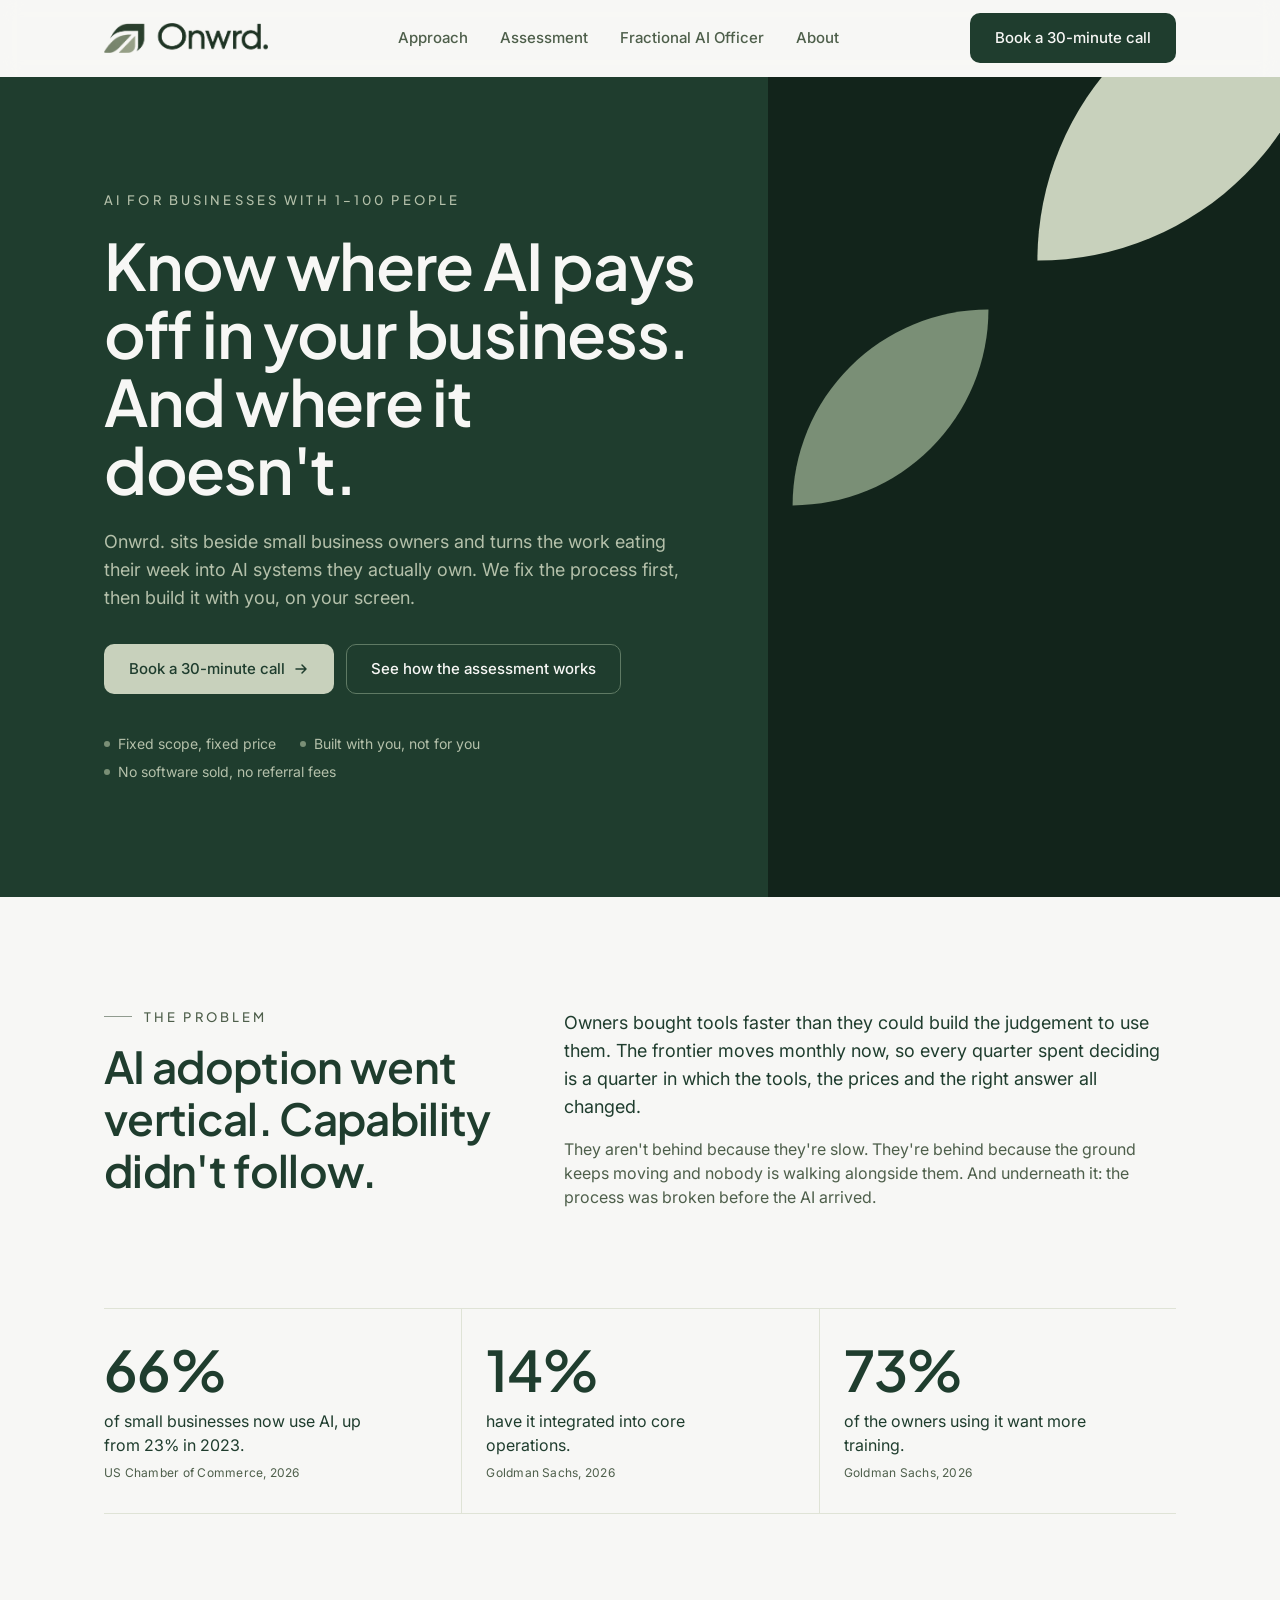
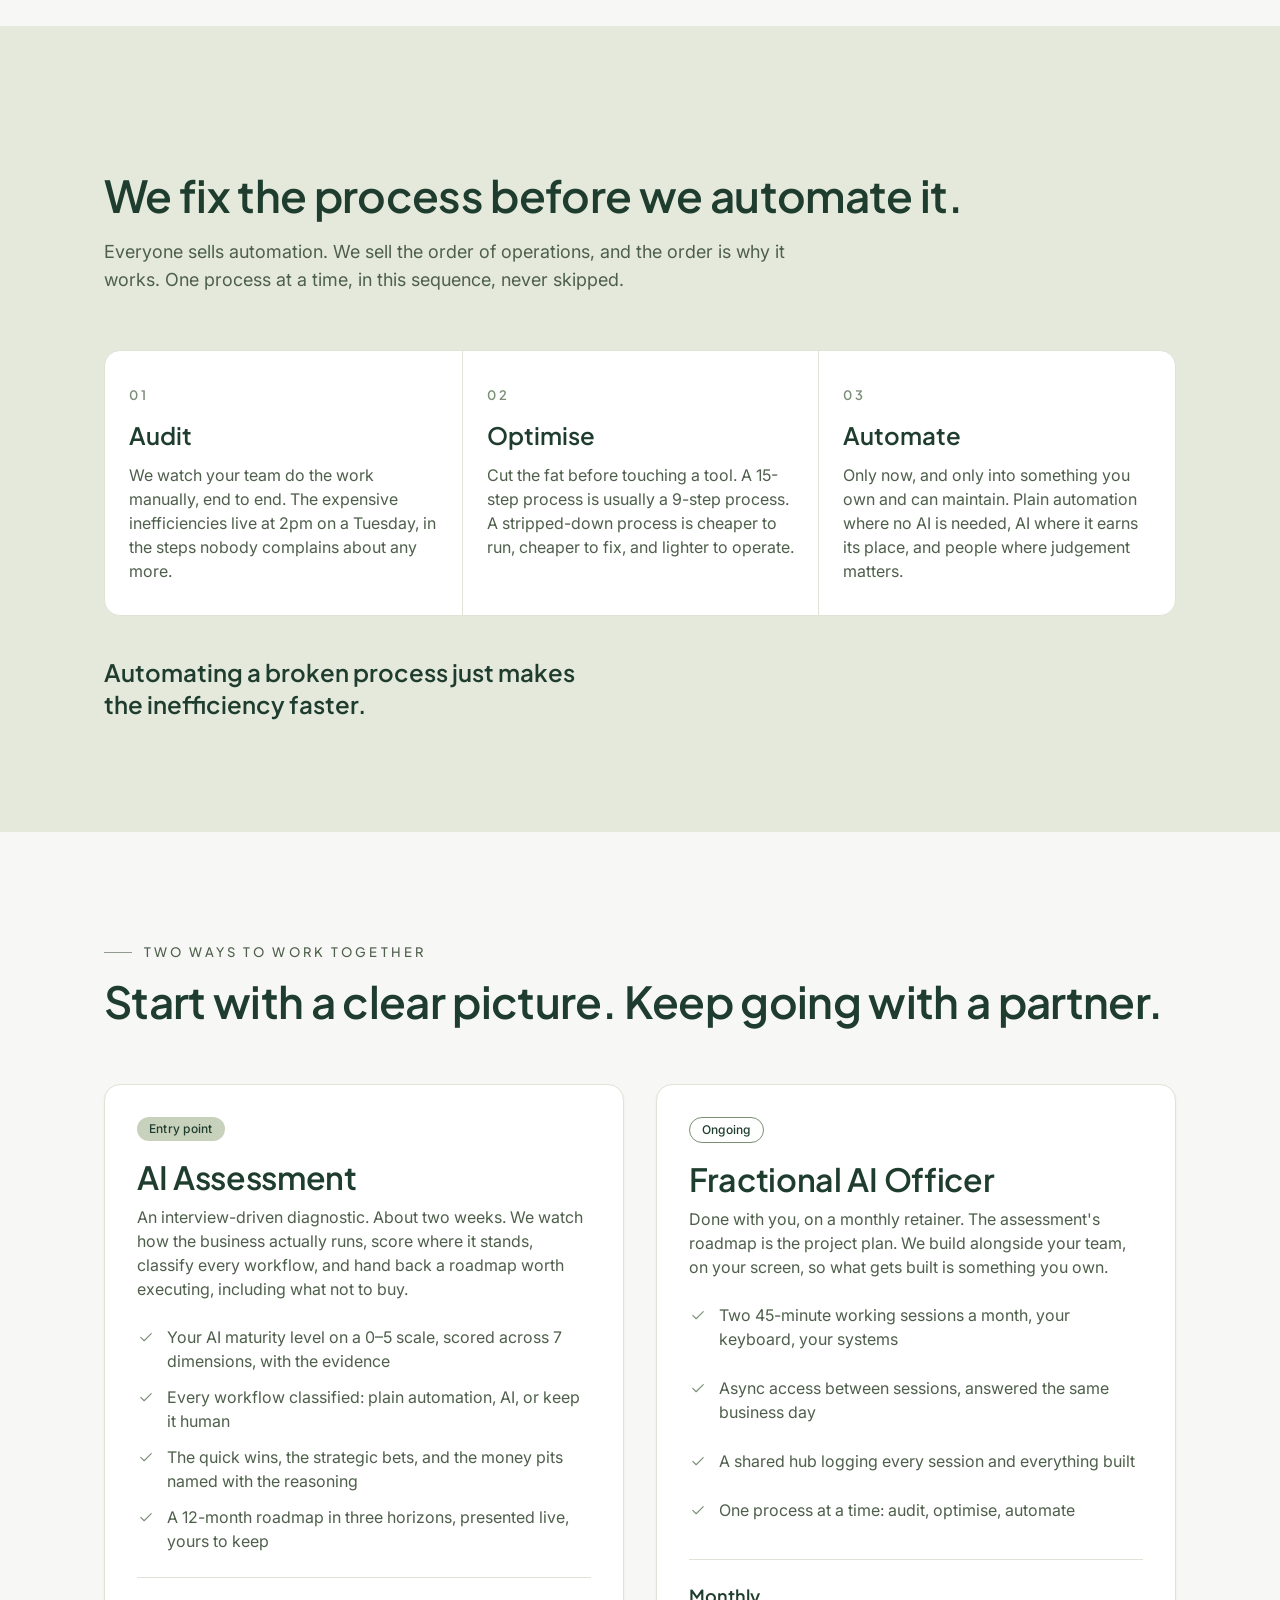
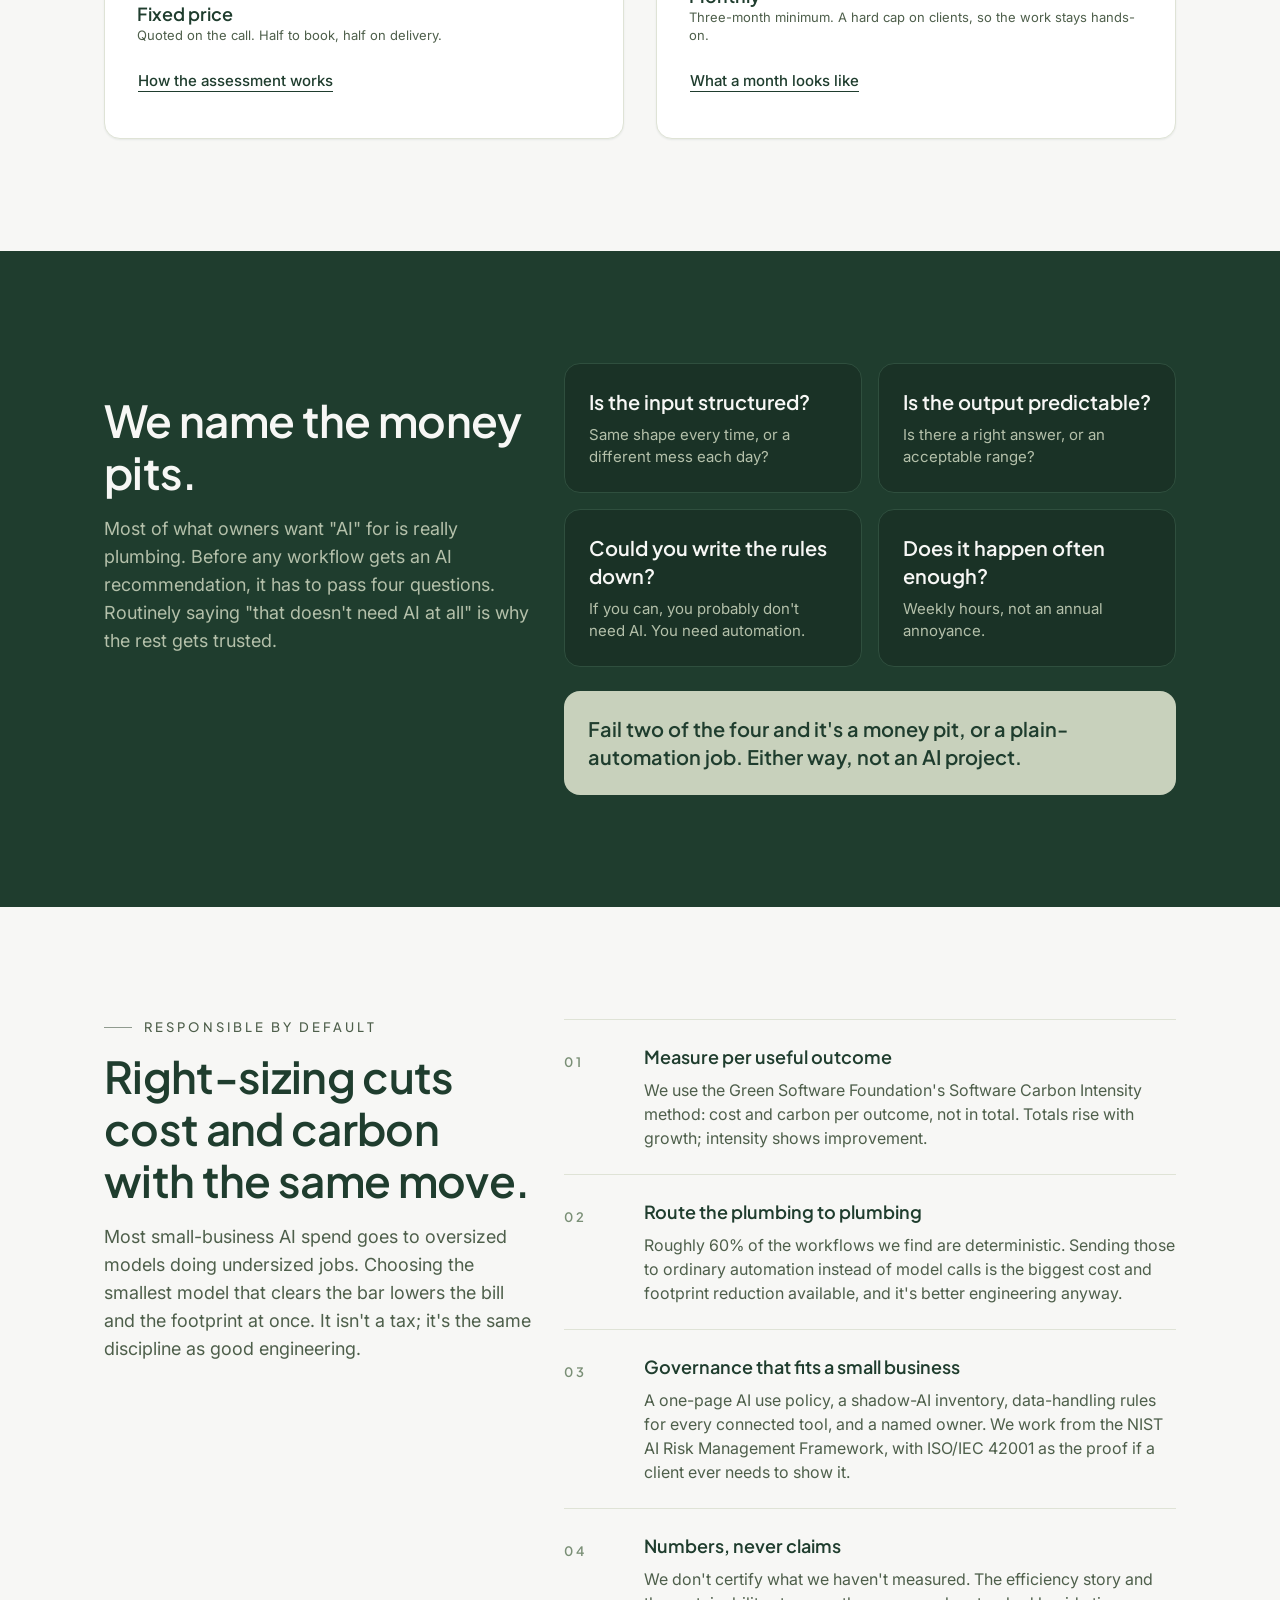
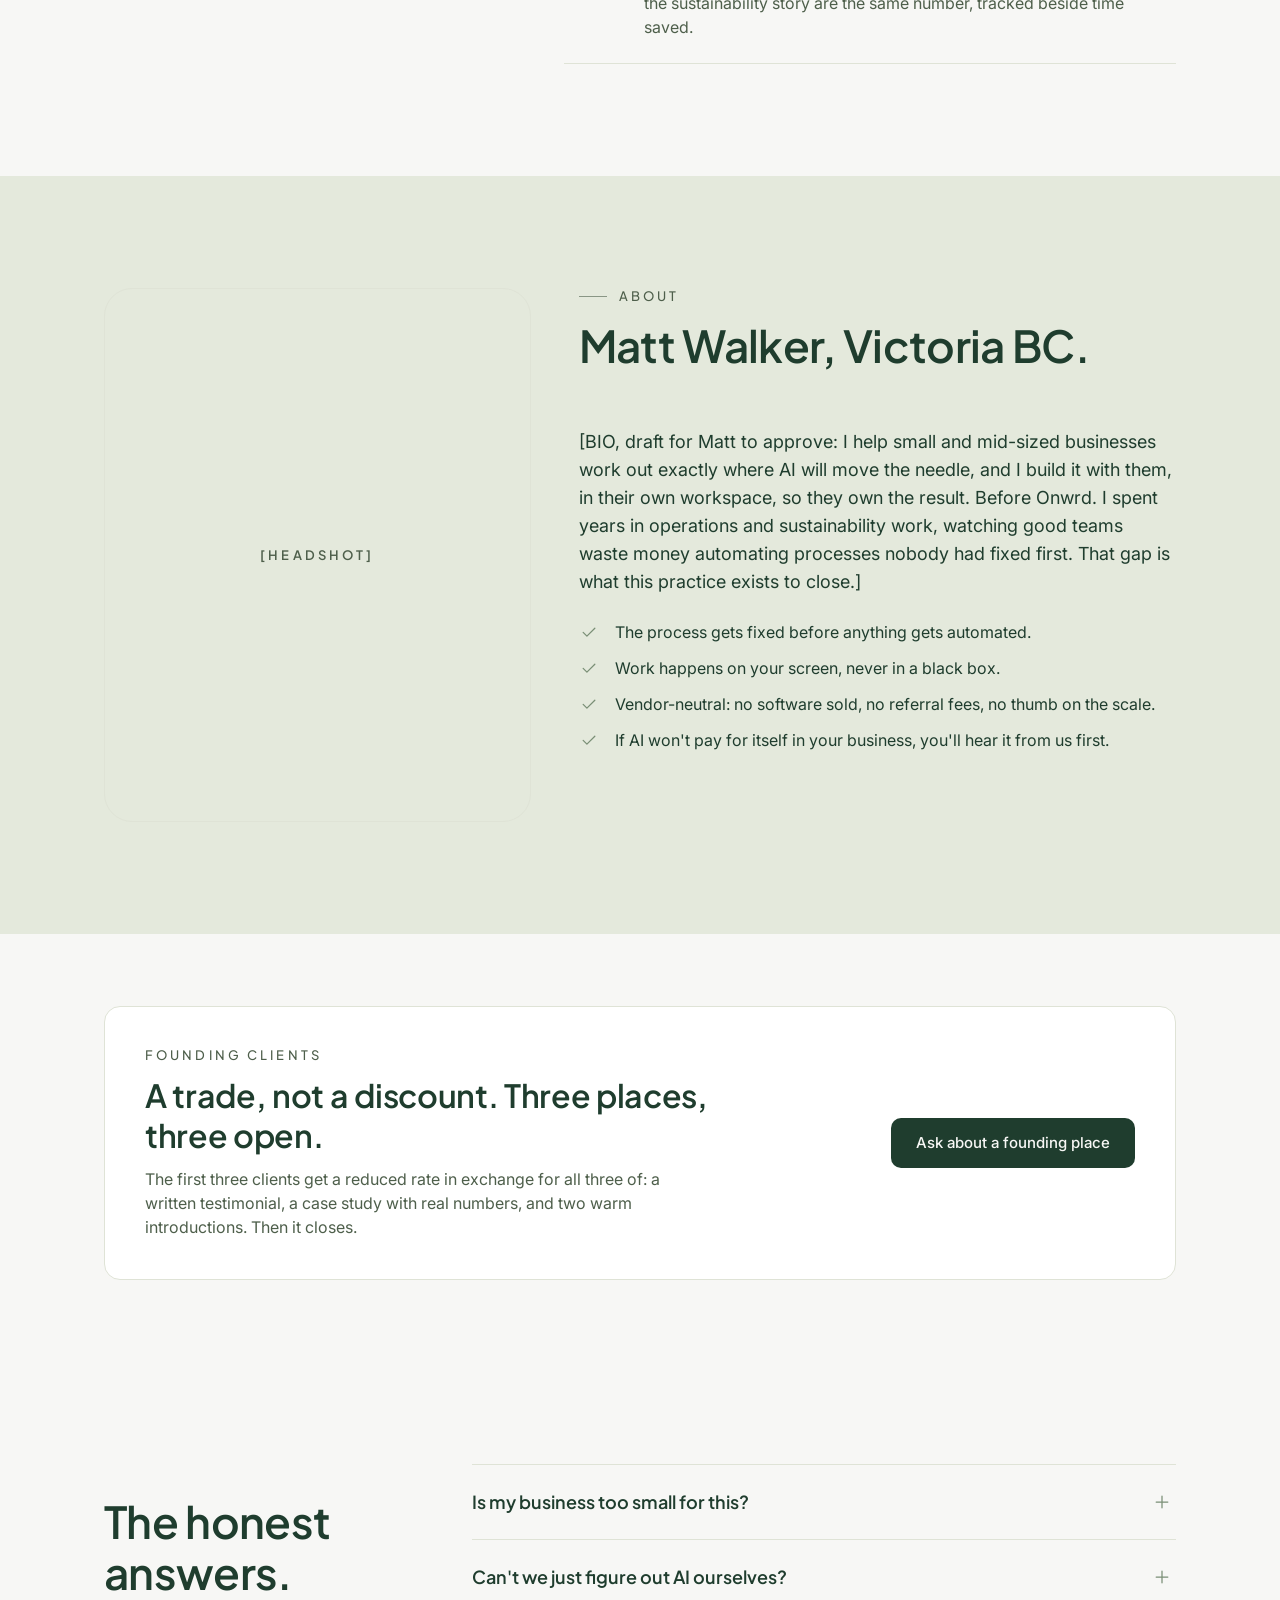
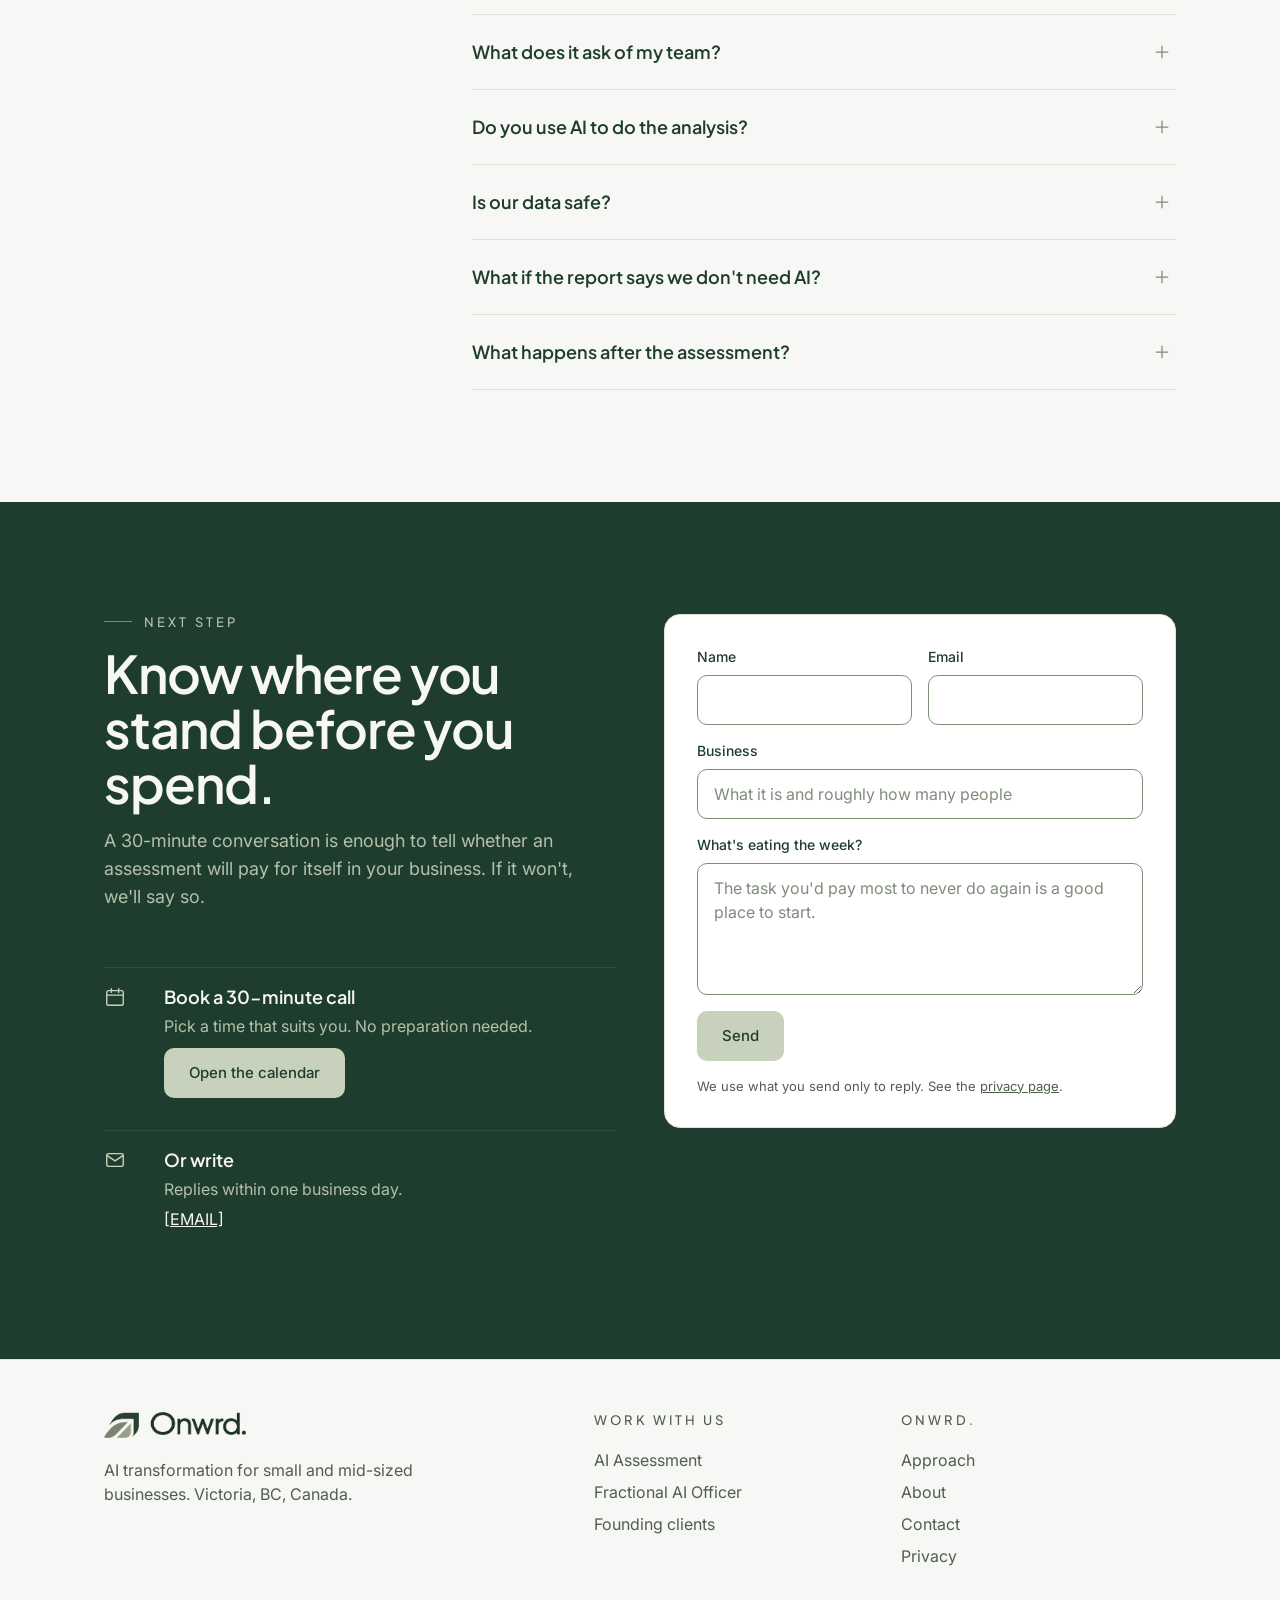
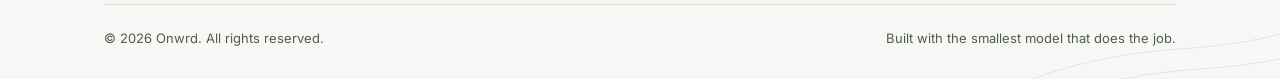
==== index.html @ ed894a82 "Onwrd. website: initial static site Home, assessment, fractional-ai-officer, privacy and 404 pages b" ====
<!doctype html>
<html lang="en-CA">
<head>
  <meta charset="utf-8">
  <meta name="viewport" content="width=device-width, initial-scale=1">
  <title>Onwrd. — AI assessments and a Fractional AI Officer for small business</title>
  <meta name="description" content="Onwrd. helps businesses with 1–100 people find where AI actually pays off, fix the process first, then build it with you. AI Assessment and Fractional AI Officer, Victoria BC.">
  <link rel="canonical" href="https://onwrd.ca/">
  <meta property="og:type" content="website">
  <meta property="og:site_name" content="Onwrd.">
  <meta property="og:title" content="Know where AI pays off in your business. And where it doesn't.">
  <meta property="og:description" content="An interview-driven AI Assessment, then a Fractional AI Officer who builds it with you. For businesses with 1–100 people.">
  <meta property="og:url" content="https://onwrd.ca/">
  <meta property="og:image" content="https://onwrd.ca/assets/img/og-image.png">
  <meta name="twitter:card" content="summary_large_image">
  <link rel="icon" type="image/png" sizes="32x32" href="assets/img/favicon-32.png">
  <link rel="icon" type="image/png" sizes="192x192" href="assets/img/icon-192.png">
  <link rel="apple-touch-icon" href="assets/img/apple-touch-icon.png">
  <link rel="preconnect" href="https://fonts.googleapis.com">
  <link rel="preconnect" href="https://fonts.gstatic.com" crossorigin>
  <link href="https://fonts.googleapis.com/css2?family=Plus+Jakarta+Sans:wght@500;600;700&family=Inter:wght@400;500&display=swap" rel="stylesheet">
  <link rel="stylesheet" href="assets/css/site.css">
  <script type="application/ld+json">
  {
    "@context": "https://schema.org",
    "@type": "ProfessionalService",
    "name": "Onwrd.",
    "description": "AI transformation consulting for small and mid-sized businesses: an interview-driven AI Assessment and a Fractional AI Officer retainer.",
    "url": "https://onwrd.ca/",
    "image": "https://onwrd.ca/assets/img/og-image.png",
    "founder": { "@type": "Person", "name": "Matt Walker" },
    "areaServed": ["Victoria, BC", "British Columbia", "Canada"],
    "address": { "@type": "PostalAddress", "addressLocality": "Victoria", "addressRegion": "BC", "addressCountry": "CA" },
    "makesOffer": [
      { "@type": "Offer", "itemOffered": { "@type": "Service", "name": "AI Assessment" } },
      { "@type": "Offer", "itemOffered": { "@type": "Service", "name": "Fractional AI Officer" } }
    ]
  }
  </script>
</head>
<body>

<header class="site-header">
  <div class="container nav">
    <a class="nav-logo" href="index.html" aria-label="Onwrd. home"><img src="assets/img/onwrd-lockup.png" alt="Onwrd." width="747" height="137"></a>
    <nav class="nav-links" id="primary-nav" aria-label="Primary">
      <a href="#approach">Approach</a>
      <a href="assessment.html">Assessment</a>
      <a href="fractional-ai-officer.html">Fractional AI Officer</a>
      <a href="#about">About</a>
      <a class="onw-btn onw-btn--primary nav-cta-mobile" href="#contact">Book a 30-minute call</a>
    </nav>
    <a class="onw-btn onw-btn--primary nav-cta" href="#contact">Book a 30-minute call</a>
    <button class="nav-toggle" type="button" aria-expanded="false" aria-controls="primary-nav" aria-label="Open menu">
      <svg class="icon-open" viewBox="0 0 24 24" fill="none" stroke="currentColor" stroke-width="1.5" stroke-linecap="round" aria-hidden="true"><path d="M4 7h16M4 12h16M4 17h16"/></svg>
      <svg class="icon-close" viewBox="0 0 24 24" fill="none" stroke="currentColor" stroke-width="1.5" stroke-linecap="round" aria-hidden="true"><path d="M6 6l12 12M18 6L6 18"/></svg>
    </button>
  </div>
</header>

<main>

  <!-- HERO -->
  <section class="hero on-forest">
    <div class="hero-art" aria-hidden="true">
      <svg viewBox="0 0 480 300" preserveAspectRatio="xMaxYMax slice">
        <rect class="leaf-stone" x="16" y="-28" width="128" height="164" rx="28"/>
        <rect class="leaf-sage" x="16" y="152" width="128" height="184" rx="28"/>
        <rect class="leaf-deep" x="160" y="-40" width="360" height="380" rx="28"/>
        <path class="leaf-sage"  d="M192 268 A32 32 0 0 1 224 236 A32 32 0 0 1 192 268 Z"/>
        <path class="leaf-stone" d="M240 220 A48 48 0 0 1 288 172 A48 48 0 0 1 240 220 Z"/>
        <path class="leaf-sage"  d="M304 156 A64 64 0 0 1 368 92 A64 64 0 0 1 304 156 Z"/>
        <path class="leaf-stone" d="M384 76 A96 96 0 0 1 480 -20 A96 96 0 0 1 384 76 Z"/>
      </svg>
    </div>
    <div class="container">
      <div class="hero-grid">
        <div class="hero-copy">
          <p class="t-eyebrow reveal">AI for businesses with 1–100 people</p>
          <h1 class="t-display reveal" data-delay="1">Know where AI pays off in your business. And where it doesn't.</h1>
          <p class="t-lg muted measure reveal" data-delay="2">Onwrd. sits beside small business owners and turns the work eating their week into AI systems they actually own. We fix the process first, then build it with you, on your screen.</p>
          <div class="hero-actions reveal" data-delay="3">
            <a class="onw-btn onw-btn--primary" href="#contact">Book a 30-minute call <svg class="arrow" viewBox="0 0 16 16" fill="none" stroke="currentColor" stroke-width="1.5" stroke-linecap="round" stroke-linejoin="round" aria-hidden="true"><path d="M3 8h10M9 4l4 4-4 4"/></svg></a>
            <a class="onw-btn onw-btn--secondary" href="assessment.html">See how the assessment works</a>
          </div>
          <ul class="hero-trust reveal" data-delay="3">
            <li>Fixed scope, fixed price</li>
            <li>Built with you, not for you</li>
            <li>No software sold, no referral fees</li>
          </ul>
        </div>
      </div>
    </div>
  </section>

  <!-- PROBLEM -->
  <section class="section" id="problem">
    <div class="container">
      <div class="grid grid-12">
        <div class="col-5">
          <div class="section-head">
            <p class="t-eyebrow reveal">The problem</p>
            <h2 class="t-h1 reveal" data-delay="1">AI adoption went vertical. Capability didn't follow.</h2>
          </div>
        </div>
        <div class="col-7">
          <p class="t-lg measure reveal">Owners bought tools faster than they could build the judgement to use them. The frontier moves monthly now, so every quarter spent deciding is a quarter in which the tools, the prices and the right answer all changed.</p>
          <p class="measure muted reveal" data-delay="1" style="margin-top:16px">They aren't behind because they're slow. They're behind because the ground keeps moving and nobody is walking alongside them. And underneath it: the process was broken before the AI arrived.</p>
        </div>
      </div>
      <div class="stat-row reveal" style="margin-top:56px">
        <div class="stat"><div class="stat-num">66%</div><p class="stat-desc">of small businesses now use AI, up from 23% in 2023.</p><p class="stat-src">US Chamber of Commerce, 2026</p></div>
        <div class="stat"><div class="stat-num">14%</div><p class="stat-desc">have it integrated into core operations.</p><p class="stat-src">Goldman Sachs, 2026</p></div>
        <div class="stat"><div class="stat-num">73%</div><p class="stat-desc">of the owners using it want more training.</p><p class="stat-src">Goldman Sachs, 2026</p></div>
      </div>
    </div>
  </section>

  <!-- METHOD -->
  <section class="section on-tint" id="approach">
    <div class="container">
      <div class="section-head">
        <p class="t-eyebrow reveal">The approach</p>
        <h2 class="t-h1 reveal" data-delay="1">We fix the process before we automate it.</h2>
        <p class="t-lg muted measure reveal" data-delay="2">Everyone sells automation. We sell the order of operations, and the order is why it works. One process at a time, in this sequence, never skipped.</p>
      </div>
      <div class="steps reveal">
        <div class="step">
          <span class="step-num">01</span>
          <h3 class="step-title">Audit</h3>
          <p>We watch your team do the work manually, end to end. The expensive inefficiencies live at 2pm on a Tuesday, in the steps nobody complains about any more.</p>
        </div>
        <div class="step">
          <span class="step-num">02</span>
          <h3 class="step-title">Optimise</h3>
          <p>Cut the fat before touching a tool. A 15-step process is usually a 9-step process. A stripped-down process is cheaper to run, cheaper to fix, and lighter to operate.</p>
        </div>
        <div class="step">
          <span class="step-num">03</span>
          <h3 class="step-title">Automate</h3>
          <p>Only now, and only into something you own and can maintain. Plain automation where no AI is needed, AI where it earns its place, and people where judgement matters.</p>
        </div>
      </div>
      <p class="t-h3 reveal" style="margin-top:40px;max-width:30ch">Automating a broken process just makes the inefficiency faster.</p>
    </div>
  </section>

  <!-- OFFERS -->
  <section class="section" id="offers">
    <div class="container">
      <div class="section-head">
        <p class="t-eyebrow reveal">Two ways to work together</p>
        <h2 class="t-h1 reveal" data-delay="1">Start with a clear picture. Keep going with a partner.</h2>
      </div>
      <div class="grid grid-2">
        <article class="onw-card offer reveal">
          <div class="offer-head">
            <span class="onw-tag">Entry point</span>
            <h3 class="t-h2">AI Assessment</h3>
            <p class="muted">An interview-driven diagnostic. About two weeks. We watch how the business actually runs, score where it stands, classify every workflow, and hand back a roadmap worth executing, including what not to buy.</p>
          </div>
          <ul class="offer-list">
            <li><svg viewBox="0 0 24 24" fill="none" stroke="currentColor" stroke-width="1.5" stroke-linecap="round" stroke-linejoin="round" aria-hidden="true"><path d="M5 12.5l4.5 4.5L19 7.5"/></svg><span>Your AI maturity level on a 0–5 scale, scored across 7 dimensions, with the evidence</span></li>
            <li><svg viewBox="0 0 24 24" fill="none" stroke="currentColor" stroke-width="1.5" stroke-linecap="round" stroke-linejoin="round" aria-hidden="true"><path d="M5 12.5l4.5 4.5L19 7.5"/></svg><span>Every workflow classified: plain automation, AI, or keep it human</span></li>
            <li><svg viewBox="0 0 24 24" fill="none" stroke="currentColor" stroke-width="1.5" stroke-linecap="round" stroke-linejoin="round" aria-hidden="true"><path d="M5 12.5l4.5 4.5L19 7.5"/></svg><span>The quick wins, the strategic bets, and the money pits named with the reasoning</span></li>
            <li><svg viewBox="0 0 24 24" fill="none" stroke="currentColor" stroke-width="1.5" stroke-linecap="round" stroke-linejoin="round" aria-hidden="true"><path d="M5 12.5l4.5 4.5L19 7.5"/></svg><span>A 12-month roadmap in three horizons, presented live, yours to keep</span></li>
          </ul>
          <div class="offer-foot">
            <div class="offer-price">Fixed price<small>Quoted on the call. Half to book, half on delivery.</small></div>
            <a class="onw-btn onw-btn--ghost" href="assessment.html">How the assessment works</a>
          </div>
        </article>
        <article class="onw-card offer reveal" data-delay="1">
          <div class="offer-head">
            <span class="onw-tag onw-tag--outline">Ongoing</span>
            <h3 class="t-h2">Fractional AI Officer</h3>
            <p class="muted">Done with you, on a monthly retainer. The assessment's roadmap is the project plan. We build alongside your team, on your screen, so what gets built is something you own.</p>
          </div>
          <ul class="offer-list">
            <li><svg viewBox="0 0 24 24" fill="none" stroke="currentColor" stroke-width="1.5" stroke-linecap="round" stroke-linejoin="round" aria-hidden="true"><path d="M5 12.5l4.5 4.5L19 7.5"/></svg><span>Two 45-minute working sessions a month, your keyboard, your systems</span></li>
            <li><svg viewBox="0 0 24 24" fill="none" stroke="currentColor" stroke-width="1.5" stroke-linecap="round" stroke-linejoin="round" aria-hidden="true"><path d="M5 12.5l4.5 4.5L19 7.5"/></svg><span>Async access between sessions, answered the same business day</span></li>
            <li><svg viewBox="0 0 24 24" fill="none" stroke="currentColor" stroke-width="1.5" stroke-linecap="round" stroke-linejoin="round" aria-hidden="true"><path d="M5 12.5l4.5 4.5L19 7.5"/></svg><span>A shared hub logging every session and everything built</span></li>
            <li><svg viewBox="0 0 24 24" fill="none" stroke="currentColor" stroke-width="1.5" stroke-linecap="round" stroke-linejoin="round" aria-hidden="true"><path d="M5 12.5l4.5 4.5L19 7.5"/></svg><span>One process at a time: audit, optimise, automate</span></li>
          </ul>
          <div class="offer-foot">
            <div class="offer-price">Monthly<small>Three-month minimum. A hard cap on clients, so the work stays hands-on.</small></div>
            <a class="onw-btn onw-btn--ghost" href="fractional-ai-officer.html">What a month looks like</a>
          </div>
        </article>
      </div>
    </div>
  </section>

  <!-- MONEY PITS -->
  <section class="section on-forest" id="money-pits">
    <div class="container">
      <div class="grid grid-12">
        <div class="col-5">
          <div class="section-head">
            <p class="t-eyebrow reveal">What not to buy</p>
            <h2 class="t-h1 reveal" data-delay="1">We name the money pits.</h2>
            <p class="t-lg muted measure-narrow reveal" data-delay="2">Most of what owners want "AI" for is really plumbing. Before any workflow gets an AI recommendation, it has to pass four questions. Routinely saying "that doesn't need AI at all" is why the rest gets trusted.</p>
          </div>
        </div>
        <div class="col-7">
          <div class="filter-grid reveal">
            <div class="filter"><div class="q">Is the input structured?</div><p>Same shape every time, or a different mess each day?</p></div>
            <div class="filter"><div class="q">Is the output predictable?</div><p>Is there a right answer, or an acceptable range?</p></div>
            <div class="filter"><div class="q">Could you write the rules down?</div><p>If you can, you probably don't need AI. You need automation.</p></div>
            <div class="filter"><div class="q">Does it happen often enough?</div><p>Weekly hours, not an annual annoyance.</p></div>
          </div>
          <div class="filter-rule reveal" data-delay="1">Fail two of the four and it's a money pit, or a plain-automation job. Either way, not an AI project.</div>
        </div>
      </div>
    </div>
  </section>

  <!-- SUSTAINABLE -->
  <section class="section" id="responsible">
    <div class="container">
      <div class="grid grid-12">
        <div class="col-5">
          <div class="section-head">
            <p class="t-eyebrow reveal">Responsible by default</p>
            <h2 class="t-h1 reveal" data-delay="1">Right-sizing cuts cost and carbon with the same move.</h2>
            <p class="t-lg muted measure-narrow reveal" data-delay="2">Most small-business AI spend goes to oversized models doing undersized jobs. Choosing the smallest model that clears the bar lowers the bill and the footprint at once. It isn't a tax; it's the same discipline as good engineering.</p>
          </div>
        </div>
        <div class="col-7">
          <ul class="feature-list reveal">
            <li><span class="n">01</span><div><h4 class="t-h4">Measure per useful outcome</h4><p>We use the Green Software Foundation's Software Carbon Intensity method: cost and carbon per outcome, not in total. Totals rise with growth; intensity shows improvement.</p></div></li>
            <li><span class="n">02</span><div><h4 class="t-h4">Route the plumbing to plumbing</h4><p>Roughly 60% of the workflows we find are deterministic. Sending those to ordinary automation instead of model calls is the biggest cost and footprint reduction available, and it's better engineering anyway.</p></div></li>
            <li><span class="n">03</span><div><h4 class="t-h4">Governance that fits a small business</h4><p>A one-page AI use policy, a shadow-AI inventory, data-handling rules for every connected tool, and a named owner. We work from the NIST AI Risk Management Framework, with ISO/IEC 42001 as the proof if a client ever needs to show it.</p></div></li>
            <li><span class="n">04</span><div><h4 class="t-h4">Numbers, never claims</h4><p>We don't certify what we haven't measured. The efficiency story and the sustainability story are the same number, tracked beside time saved.</p></div></li>
          </ul>
        </div>
      </div>
    </div>
  </section>

  <!-- ABOUT -->
  <section class="section on-tint" id="about">
    <div class="container">
      <div class="about-grid">
        <div class="portrait reveal">
          <!-- Replace this placeholder with <img src="assets/img/matt-walker.jpg" alt="Matt Walker"> -->
          <span class="ph">[Headshot]</span>
        </div>
        <div>
          <div class="section-head">
            <p class="t-eyebrow reveal">About</p>
            <h2 class="t-h1 reveal" data-delay="1">Matt Walker, Victoria BC.</h2>
          </div>
          <p class="t-lg measure reveal" data-delay="1">[BIO, draft for Matt to approve: I help small and mid-sized businesses work out exactly where AI will move the needle, and I build it with them, in their own workspace, so they own the result. Before Onwrd. I spent years in operations and sustainability work, watching good teams waste money automating processes nobody had fixed first. That gap is what this practice exists to close.]</p>
          <ul class="principles reveal" data-delay="2">
            <li><svg viewBox="0 0 24 24" fill="none" stroke="currentColor" stroke-width="1.5" stroke-linecap="round" stroke-linejoin="round" aria-hidden="true"><path d="M5 12.5l4.5 4.5L19 7.5"/></svg><span>The process gets fixed before anything gets automated.</span></li>
            <li><svg viewBox="0 0 24 24" fill="none" stroke="currentColor" stroke-width="1.5" stroke-linecap="round" stroke-linejoin="round" aria-hidden="true"><path d="M5 12.5l4.5 4.5L19 7.5"/></svg><span>Work happens on your screen, never in a black box.</span></li>
            <li><svg viewBox="0 0 24 24" fill="none" stroke="currentColor" stroke-width="1.5" stroke-linecap="round" stroke-linejoin="round" aria-hidden="true"><path d="M5 12.5l4.5 4.5L19 7.5"/></svg><span>Vendor-neutral: no software sold, no referral fees, no thumb on the scale.</span></li>
            <li><svg viewBox="0 0 24 24" fill="none" stroke="currentColor" stroke-width="1.5" stroke-linecap="round" stroke-linejoin="round" aria-hidden="true"><path d="M5 12.5l4.5 4.5L19 7.5"/></svg><span>If AI won't pay for itself in your business, you'll hear it from us first.</span></li>
          </ul>
        </div>
      </div>
    </div>
  </section>

  <!-- FOUNDING CLIENTS -->
  <section class="section-tight" id="founding">
    <div class="container">
      <div class="onw-card onw-card--flat reveal" style="padding:40px">
        <div class="grid grid-12" style="align-items:center">
          <div class="col-7">
            <p class="t-eyebrow">Founding clients</p>
            <h2 class="t-h2" style="margin-top:12px">A trade, not a discount. Three places, three open.</h2>
            <p class="muted measure" style="margin-top:12px">The first three clients get a reduced rate in exchange for all three of: a written testimonial, a case study with real numbers, and two warm introductions. Then it closes.</p>
          </div>
          <div class="col-5" style="display:flex;justify-content:flex-end;flex-wrap:wrap;gap:12px">
            <a class="onw-btn onw-btn--primary" href="#contact">Ask about a founding place</a>
          </div>
        </div>
      </div>
    </div>
  </section>

  <!-- FAQ -->
  <section class="section" id="faq">
    <div class="container">
      <div class="grid grid-12">
        <div class="col-4">
          <div class="section-head">
            <p class="t-eyebrow reveal">Questions</p>
            <h2 class="t-h1 reveal" data-delay="1">The honest answers.</h2>
          </div>
        </div>
        <div class="col-8">
          <div class="faq reveal">
            <details>
              <summary>Is my business too small for this?<svg viewBox="0 0 24 24" fill="none" stroke="currentColor" stroke-width="1.5" stroke-linecap="round" aria-hidden="true"><path d="M12 5v14M5 12h14"/></svg></summary>
              <p class="a">We work with businesses from one person to a hundred. Smaller businesses often have the clearest wins, because one or two manual tasks make up most of the week. If there's nothing there, the call will tell you that for free.</p>
            </details>
            <details>
              <summary>Can't we just figure out AI ourselves?<svg viewBox="0 0 24 24" fill="none" stroke="currentColor" stroke-width="1.5" stroke-linecap="round" aria-hidden="true"><path d="M12 5v14M5 12h14"/></svg></summary>
              <p class="a">Yes, and many owners have tried. Most stall because nobody fixed the workflow first, or because the tool came before the problem. The assessment isn't about knowing AI exists. It's about knowing which of your workflows it actually pays off in, and which it doesn't.</p>
            </details>
            <details>
              <summary>What does it ask of my team?<svg viewBox="0 0 24 24" fill="none" stroke="currentColor" stroke-width="1.5" stroke-linecap="round" aria-hidden="true"><path d="M12 5v14M5 12h14"/></svg></summary>
              <p class="a">A 20-minute survey, one or two conversations with you, and 30–45 minutes each with a few of the people closest to the repetitive work. Nothing to install. We do the rest.</p>
            </details>
            <details>
              <summary>Do you use AI to do the analysis?<svg viewBox="0 0 24 24" fill="none" stroke="currentColor" stroke-width="1.5" stroke-linecap="round" aria-hidden="true"><path d="M12 5v14M5 12h14"/></svg></summary>
              <p class="a">Yes, deliberately. AI helps us analyse interview transcripts and draft the report; a person interviews your team, checks every finding against the evidence, and decides what goes in. What AI can't do is notice what your staff have stopped complaining about.</p>
            </details>
            <details>
              <summary>Is our data safe?<svg viewBox="0 0 24 24" fill="none" stroke="currentColor" stroke-width="1.5" stroke-linecap="round" aria-hidden="true"><path d="M12 5v14M5 12h14"/></svg></summary>
              <p class="a">Interviews are recorded for note-taking only, nothing is attributed to a team member by name, and the tools we use are business tiers that don't train on your data. We handle personal information under PIPEDA and BC's PIPA. Rule one we'll also leave with you: no client data in personal free accounts.</p>
            </details>
            <details>
              <summary>What if the report says we don't need AI?<svg viewBox="0 0 24 24" fill="none" stroke="currentColor" stroke-width="1.5" stroke-linecap="round" aria-hidden="true"><path d="M12 5v14M5 12h14"/></svg></summary>
              <p class="a">Then it says so, and it tells you what you do need, which is usually a simpler process and some plain automation. Some of the best money we save clients is on the projects we tell them to skip.</p>
            </details>
            <details>
              <summary>What happens after the assessment?<svg viewBox="0 0 24 24" fill="none" stroke="currentColor" stroke-width="1.5" stroke-linecap="round" aria-hidden="true"><path d="M12 5v14M5 12h14"/></svg></summary>
              <p class="a">The roadmap is yours either way. Many businesses run the first horizon themselves. If you'd rather have a partner, the Fractional AI Officer retainer picks the roadmap up one process at a time. No lock-in by design: the assessment stands alone.</p>
            </details>
          </div>
        </div>
      </div>
    </div>
  </section>

  <!-- CONTACT -->
  <section class="section on-forest" id="contact">
    <div class="container">
      <div class="contact-grid">
        <div>
          <div class="section-head">
            <p class="t-eyebrow reveal">Next step</p>
            <h2 class="t-display reveal" data-delay="1" style="font-size:clamp(34px,4.6vw,52px)">Know where you stand before you spend.</h2>
            <p class="t-lg muted measure-narrow reveal" data-delay="2">A 30-minute conversation is enough to tell whether an assessment will pay for itself in your business. If it won't, we'll say so.</p>
          </div>
          <div class="contact-ways reveal" data-delay="2">
            <div class="contact-way">
              <svg viewBox="0 0 24 24" fill="none" stroke="currentColor" stroke-width="1.5" stroke-linecap="round" stroke-linejoin="round" aria-hidden="true"><rect x="3" y="5" width="18" height="16" rx="2"/><path d="M3 10h18M8 3v4M16 3v4"/></svg>
              <div><p class="t-h4">Book a 30-minute call</p><p class="muted" style="margin:4px 0 10px">Pick a time that suits you. No preparation needed.</p><a class="onw-btn onw-btn--primary" href="[CALENDLY]">Open the calendar</a></div>
            </div>
            <div class="contact-way">
              <svg viewBox="0 0 24 24" fill="none" stroke="currentColor" stroke-width="1.5" stroke-linecap="round" stroke-linejoin="round" aria-hidden="true"><rect x="3" y="5" width="18" height="14" rx="2"/><path d="M3 7l9 6 9-6"/></svg>
              <div><p class="t-h4">Or write</p><p class="muted" style="margin:4px 0 6px">Replies within one business day.</p><a href="mailto:[EMAIL]">[EMAIL]</a></div>
            </div>
          </div>
        </div>
        <form class="form reveal" data-delay="1" action="[FORMSPREE_ENDPOINT]" method="POST">
          <div class="form-body" style="display:grid;gap:16px">
            <div class="row">
              <div class="onw-field"><label class="onw-field__label" for="f-name">Name</label><input class="onw-input" id="f-name" name="name" type="text" autocomplete="name" required></div>
              <div class="onw-field"><label class="onw-field__label" for="f-email">Email</label><input class="onw-input" id="f-email" name="email" type="email" autocomplete="email" required></div>
            </div>
            <div class="onw-field"><label class="onw-field__label" for="f-company">Business</label><input class="onw-input" id="f-company" name="company" type="text" autocomplete="organization" placeholder="What it is and roughly how many people"></div>
            <div class="onw-field"><label class="onw-field__label" for="f-msg">What's eating the week?</label><textarea class="onw-input" id="f-msg" name="message" placeholder="The task you'd pay most to never do again is a good place to start."></textarea></div>
            <input type="text" name="_gotcha" tabindex="-1" autocomplete="off" class="visually-hidden" aria-hidden="true">
            <button class="onw-btn onw-btn--primary" type="submit" style="justify-self:start">Send</button>
            <p class="form-note">We use what you send only to reply. See the <a href="privacy.html">privacy page</a>.</p>
          </div>
          <div class="form-success" role="status"><p class="t-h4">Thanks, it's on its way.</p><p class="muted" style="margin-top:6px">You'll hear back within one business day.</p></div>
        </form>
      </div>
    </div>
  </section>

</main>

<footer class="site-footer">
  <svg class="contours" viewBox="0 0 520 320" aria-hidden="true">
    <path d="M0 300 C120 260 160 220 300 210 S460 170 520 120"/>
    <path d="M0 320 C130 280 180 240 320 230 S480 190 540 140"/>
    <path d="M40 320 C160 290 210 255 340 248 S500 210 560 160"/>
    <path d="M90 320 C200 300 240 270 360 264 S520 230 580 180"/>
    <path d="M150 320 C250 310 280 285 390 280 S540 250 600 200"/>
  </svg>
  <div class="container">
    <div class="footer-grid">
      <div>
        <a class="footer-logo" href="index.html" aria-label="Onwrd. home"><img src="assets/img/onwrd-lockup.png" alt="Onwrd." width="747" height="137"></a>
        <p class="muted" style="margin-top:16px;max-width:34ch">AI transformation for small and mid-sized businesses. Victoria, BC, Canada.</p>
      </div>
      <div>
        <h4>Work with us</h4>
        <a href="assessment.html">AI Assessment</a>
        <a href="fractional-ai-officer.html">Fractional AI Officer</a>
        <a href="#founding">Founding clients</a>
      </div>
      <div>
        <h4>Onwrd.</h4>
        <a href="#approach">Approach</a>
        <a href="#about">About</a>
        <a href="#contact">Contact</a>
        <a href="privacy.html">Privacy</a>
      </div>
    </div>
    <div class="footer-bottom">
      <span>© 2026 Onwrd. All rights reserved.</span>
      <span>Built with the smallest model that does the job.</span>
    </div>
  </div>
</footer>

<script src="assets/js/site.js"></script>
</body>
</html>
---- assets/css/site.css ----
/* ============================================================
   Onwrd. — site stylesheet
   Tokens mirror the Onwrd. design system (project/tokens.json).
   Change colours and type here, in the :root block, nowhere else.
   ============================================================ */

:root {
  /* Brand tokens */
  --forest: #1F3D2E;
  --sage: #7A8F76;
  --stone: #C8D1BC;
  --cream: #F7F7F5;
  --forest-deep: #12241B;

  /* Semantic tokens (Cream theme) */
  --surface: var(--cream);
  --surface-raised: #FFFFFF;
  --surface-tint: #E4E9DC;
  --ink: var(--forest);
  --ink-muted: #4E5F4B;
  --border: #DFE3D6;
  --border-strong: var(--sage);
  --primary: var(--forest);
  --on-primary: var(--cream);
  --accent: var(--sage);
  --focus: var(--forest);

  /* On forest panels */
  --panel-ink: var(--cream);
  --panel-ink-muted: #B4C0AA;
  --panel-border: #2F4F3E;
  --panel-raised: #1A3226;

  /* Type */
  --font-display: "Plus Jakarta Sans", "Helvetica Neue", Arial, sans-serif;
  --font-body: Inter, "Helvetica Neue", Arial, sans-serif;

  /* Spacing */
  --space-1: 4px;  --space-2: 8px;   --space-3: 12px; --space-4: 16px;
  --space-6: 24px; --space-8: 32px;  --space-12: 48px;
  --space-16: 64px; --space-24: 96px;

  /* Radius */
  --radius-sm: 6px; --radius-md: 10px; --radius-lg: 16px; --radius-xl: 28px; --radius-full: 999px;

  /* Shadow */
  --shadow-sm: 0 1px 2px rgba(31, 61, 46, 0.08);
  --shadow-md: 0 8px 24px rgba(31, 61, 46, 0.12);

  --max-w: 1200px;
  --gutter: clamp(20px, 5vw, 64px);
  --ease: cubic-bezier(0.22, 1, 0.36, 1);
}

/* ---------- Reset ---------- */
*, *::before, *::after { box-sizing: border-box; }
html { scroll-behavior: smooth; -webkit-text-size-adjust: 100%; }
body {
  margin: 0;
  background: var(--surface);
  color: var(--ink);
  font-family: var(--font-body);
  font-size: 16px;
  line-height: 24px;
  -webkit-font-smoothing: antialiased;
}
img { max-width: 100%; height: auto; display: block; }
a { color: inherit; }
h1, h2, h3, h4 { font-family: var(--font-display); font-weight: 600; margin: 0; color: inherit; }
p { margin: 0; }
ul { margin: 0; padding: 0; list-style: none; }
button { font: inherit; }
:focus-visible { outline: 2px solid var(--focus); outline-offset: 2px; }
.on-forest :focus-visible { outline-color: var(--stone); }
.visually-hidden { position: absolute !important; width: 1px; height: 1px; overflow: hidden; clip: rect(0 0 0 0); white-space: nowrap; }

/* ---------- Type scale ---------- */
.t-display { font-family: var(--font-display); font-weight: 600; font-size: clamp(40px, 6vw, 64px); line-height: 1.06; letter-spacing: -0.02em; }
.t-h1 { font-family: var(--font-display); font-weight: 600; font-size: clamp(34px, 4.2vw, 44px); line-height: 1.18; letter-spacing: -0.015em; }
.t-h2 { font-family: var(--font-display); font-weight: 600; font-size: clamp(26px, 3vw, 32px); line-height: 1.25; letter-spacing: -0.01em; }
.t-h3 { font-family: var(--font-display); font-weight: 600; font-size: 24px; line-height: 32px; }
.t-h4 { font-family: var(--font-display); font-weight: 600; font-size: 18px; line-height: 26px; }
.t-eyebrow { font-family: var(--font-display); font-weight: 500; font-size: 13px; line-height: 16px; letter-spacing: 0.24em; text-transform: uppercase; color: var(--ink-muted); }
.t-lg { font-size: 18px; line-height: 28px; }
.t-sm { font-size: 14px; line-height: 20px; }
.t-caption { font-size: 12px; line-height: 16px; font-weight: 500; letter-spacing: 0.02em; }
.muted { color: var(--ink-muted); }
.on-forest .t-eyebrow, .on-forest .muted { color: var(--panel-ink-muted); }
.measure { max-width: 62ch; }
.measure-narrow { max-width: 44ch; }

/* ---------- Layout ---------- */
.container { width: 100%; max-width: var(--max-w); margin: 0 auto; padding-left: var(--gutter); padding-right: var(--gutter); }
.section { padding-top: clamp(64px, 9vw, 112px); padding-bottom: clamp(64px, 9vw, 112px); }
.section-tight { padding-top: clamp(48px, 6vw, 72px); padding-bottom: clamp(48px, 6vw, 72px); }
.section-head { display: grid; gap: var(--space-4); margin-bottom: clamp(32px, 5vw, 56px); }
.section-head .t-eyebrow { display: flex; align-items: center; gap: var(--space-3); }
.section-head .t-eyebrow::before { content: ""; width: 28px; height: 1px; background: currentColor; opacity: 0.6; }
.grid { display: grid; gap: var(--space-8); }
.grid-2 { grid-template-columns: repeat(2, minmax(0, 1fr)); }
.grid-3 { grid-template-columns: repeat(3, minmax(0, 1fr)); }
.grid-12 { grid-template-columns: repeat(12, minmax(0, 1fr)); }
.col-5 { grid-column: span 5; } .col-6 { grid-column: span 6; } .col-7 { grid-column: span 7; } .col-4 { grid-column: span 4; } .col-8 { grid-column: span 8; }
.on-forest { background: var(--forest); color: var(--panel-ink); }
.on-forest-deep { background: var(--forest-deep); color: var(--panel-ink); }
.on-tint { background: var(--surface-tint); }
.rule { border: 0; border-top: 1px solid var(--border); margin: 0; }
.on-forest .rule { border-top-color: var(--panel-border); }

@media (max-width: 900px) {
  .grid-3 { grid-template-columns: repeat(2, minmax(0, 1fr)); }
  .grid-12 > [class*="col-"] { grid-column: span 12; }
}
@media (max-width: 640px) {
  .grid-2, .grid-3 { grid-template-columns: 1fr; }
}

/* ---------- Wordmark in type ---------- */
.onw-name { font-family: var(--font-display); font-weight: 700; letter-spacing: -0.03em; }

/* ---------- Buttons ---------- */
.onw-btn {
  display: inline-flex; align-items: center; justify-content: center; gap: var(--space-2);
  padding: 14px var(--space-6); border-radius: var(--radius-md); border: 1px solid transparent;
  font-family: var(--font-body); font-size: 15px; line-height: 20px; font-weight: 500;
  text-decoration: none; cursor: pointer; white-space: nowrap;
  transition: background-color .18s var(--ease), box-shadow .18s var(--ease), transform .18s var(--ease), color .18s;
}
.onw-btn--primary { background: var(--primary); color: var(--on-primary); }
.onw-btn--primary:hover { box-shadow: var(--shadow-md); transform: translateY(-1px); }
.onw-btn--secondary { background: var(--surface-tint); color: var(--ink); border-color: var(--border-strong); }
.onw-btn--secondary:hover { background: #d9e0cf; }
.onw-btn--ghost { background: transparent; color: var(--ink); padding-left: 0; padding-right: 0; text-decoration: underline; text-underline-offset: 5px; text-decoration-thickness: 1px; }
.onw-btn--ghost:hover { text-decoration-thickness: 2px; }
.on-forest .onw-btn--primary { background: var(--stone); color: var(--forest); }
.on-forest .onw-btn--secondary { background: transparent; color: var(--panel-ink); border-color: #5F7A64; }
.on-forest .onw-btn--secondary:hover { background: var(--panel-raised); }
.on-forest .onw-btn--ghost { color: var(--panel-ink); }
.onw-btn .arrow { width: 16px; height: 16px; transition: transform .18s var(--ease); }
.onw-btn:hover .arrow { transform: translateX(3px); }

/* ---------- Cards, tags ---------- */
.onw-card { background: var(--surface-raised); border: 1px solid var(--border); border-radius: var(--radius-lg); padding: var(--space-6); box-shadow: var(--shadow-sm); transition: box-shadow .18s var(--ease); }
.onw-card:hover { box-shadow: var(--shadow-md); }
.onw-card--flat { box-shadow: none; }
.onw-card--flat:hover { box-shadow: none; }
.on-forest .onw-card { background: var(--panel-raised); border-color: var(--panel-border); box-shadow: none; }
.onw-tag { display: inline-flex; align-items: center; gap: var(--space-1); padding: var(--space-1) var(--space-3); border-radius: var(--radius-full); background: var(--stone); color: var(--forest); font: 500 12px/16px var(--font-body); letter-spacing: .02em; }
.onw-tag--outline { background: transparent; color: var(--ink); border: 1px solid var(--border-strong); }
.on-forest .onw-tag--outline { color: var(--panel-ink); border-color: #5F7A64; }

/* ---------- Nav ---------- */
.site-header { position: sticky; top: 0; z-index: 50; background: rgba(247, 247, 245, 0.88); backdrop-filter: saturate(140%) blur(10px); -webkit-backdrop-filter: saturate(140%) blur(10px); border-bottom: 1px solid transparent; transition: border-color .2s; }
.site-header.is-scrolled { border-bottom-color: var(--border); }
.nav { display: flex; align-items: center; justify-content: space-between; gap: var(--space-6); height: 76px; }
.nav-logo { display: inline-flex; align-items: center; }
.nav-logo img { height: 30px; width: auto; }
.nav-links { display: flex; align-items: center; gap: var(--space-8); }
.nav-links a { font-size: 15px; line-height: 20px; font-weight: 500; text-decoration: none; color: var(--ink-muted); padding: 6px 0; position: relative; }
.nav-links a::after { content: ""; position: absolute; left: 0; right: 0; bottom: 0; height: 1px; background: var(--ink); transform: scaleX(0); transform-origin: left; transition: transform .22s var(--ease); }
.nav-links a:hover, .nav-links a[aria-current="page"] { color: var(--ink); }
.nav-links a:hover::after, .nav-links a[aria-current="page"]::after { transform: scaleX(1); }
.nav-cta { display: inline-flex; }
.nav-toggle { display: none; width: 44px; height: 44px; align-items: center; justify-content: center; background: transparent; border: 1px solid var(--border); border-radius: var(--radius-md); color: var(--ink); cursor: pointer; }
.nav-toggle svg { width: 20px; height: 20px; }
.nav-toggle .icon-close { display: none; }
.nav-toggle[aria-expanded="true"] .icon-open { display: none; }
.nav-toggle[aria-expanded="true"] .icon-close { display: block; }
@media (max-width: 900px) {
  .nav-links, .nav-cta { display: none; }
  .nav-toggle { display: inline-flex; }
  .site-header.is-open .nav-links { display: flex; flex-direction: column; align-items: flex-start; gap: var(--space-2); position: absolute; left: 0; right: 0; top: 76px; background: var(--surface); border-bottom: 1px solid var(--border); padding: var(--space-4) var(--gutter) var(--space-6); }
  .site-header.is-open .nav-links a { font-size: 18px; padding: 10px 0; }
  .site-header.is-open .nav-links .nav-cta-mobile { display: inline-flex; margin-top: var(--space-3); }
}
.nav-cta-mobile { display: none; }

/* ---------- Hero ---------- */
.hero { position: relative; overflow: hidden; }
.hero .container { position: relative; z-index: 1; }
.hero-grid { display: grid; grid-template-columns: minmax(0, 7fr) minmax(0, 5fr); gap: var(--space-12); align-items: end; padding-top: clamp(64px, 9vw, 120px); padding-bottom: clamp(64px, 9vw, 120px); }
.hero-copy { display: grid; gap: var(--space-6); }
.hero-copy .t-display { max-width: 15ch; }
.hero-actions { display: flex; flex-wrap: wrap; gap: var(--space-3); margin-top: var(--space-2); }
.hero-trust { display: flex; flex-wrap: wrap; gap: var(--space-2) var(--space-6); margin-top: var(--space-4); }
.hero-trust li { display: inline-flex; align-items: center; gap: var(--space-2); font-size: 14px; line-height: 20px; color: var(--panel-ink-muted); }
.hero-trust li::before { content: ""; width: 6px; height: 6px; border-radius: 50%; background: var(--sage); }
.hero-art { position: absolute; right: -4vw; top: 0; bottom: 0; width: clamp(360px, 44vw, 720px); pointer-events: none; }
.hero-art svg { position: absolute; right: 0; bottom: -6%; width: 100%; height: 112%; }
@media (max-width: 900px) {
  .hero-grid { grid-template-columns: 1fr; }
  .hero-art { opacity: .55; right: -30vw; width: 90vw; }
}

/* Leaf motif (from the design system's cover) */
.leaf-sage { fill: var(--sage); } .leaf-stone { fill: var(--stone); } .leaf-deep { fill: var(--forest-deep); }

/* ---------- Stats ---------- */
.stat-row { display: grid; grid-template-columns: repeat(3, minmax(0, 1fr)); border-top: 1px solid var(--border); }
.stat { padding: var(--space-8) var(--space-6) var(--space-8) 0; border-bottom: 1px solid var(--border); }
.stat + .stat { padding-left: var(--space-6); border-left: 1px solid var(--border); }
.stat-num { font-family: var(--font-display); font-weight: 600; font-size: clamp(40px, 5vw, 56px); line-height: 1; letter-spacing: -0.02em; }
.stat-desc { margin-top: var(--space-3); max-width: 28ch; }
.stat-src { margin-top: var(--space-2); font-size: 12px; line-height: 16px; color: var(--ink-muted); letter-spacing: .02em; }
@media (max-width: 640px) {
  .stat-row { grid-template-columns: 1fr; }
  .stat + .stat { padding-left: 0; border-left: 0; }
}

/* ---------- Steps (Audit → Optimise → Automate) ---------- */
.steps { display: grid; grid-template-columns: repeat(3, minmax(0, 1fr)); gap: 0; border: 1px solid var(--border); border-radius: var(--radius-lg); overflow: hidden; background: var(--surface-raised); }
.step { padding: var(--space-8) var(--space-6); display: grid; gap: var(--space-3); align-content: start; position: relative; }
.step + .step { border-left: 1px solid var(--border); }
.step-num { font-family: var(--font-display); font-weight: 600; font-size: 13px; letter-spacing: .24em; color: var(--sage); }
.step-title { font-family: var(--font-display); font-weight: 600; font-size: 24px; line-height: 32px; }
.step p { color: var(--ink-muted); }
@media (max-width: 760px) {
  .steps { grid-template-columns: 1fr; }
  .step + .step { border-left: 0; border-top: 1px solid var(--border); }
}

/* ---------- Offer cards ---------- */
.offer { display: grid; grid-template-rows: auto 1fr auto; gap: var(--space-6); padding: var(--space-8); }
.offer-head { display: grid; gap: var(--space-2); }
.offer-head .onw-tag { justify-self: start; margin-bottom: var(--space-2); }
.offer-list { display: grid; gap: var(--space-3); }
.offer-list li { display: grid; grid-template-columns: 18px 1fr; gap: var(--space-3); align-items: start; color: var(--ink-muted); }
.offer-list li svg { width: 18px; height: 18px; margin-top: 3px; color: var(--sage); }
.offer-foot { display: flex; flex-wrap: wrap; align-items: center; justify-content: space-between; gap: var(--space-3); padding-top: var(--space-6); border-top: 1px solid var(--border); }
.offer-price { font-family: var(--font-display); font-weight: 600; font-size: 18px; }
.offer-price small { display: block; font-family: var(--font-body); font-weight: 400; font-size: 13px; line-height: 18px; color: var(--ink-muted); }

/* ---------- Filter grid (money pits) ---------- */
.filter-grid { display: grid; grid-template-columns: repeat(2, minmax(0, 1fr)); gap: var(--space-4); }
.filter { padding: var(--space-6); border: 1px solid var(--panel-border); border-radius: var(--radius-lg); background: var(--panel-raised); display: grid; gap: var(--space-2); }
.filter .q { font-family: var(--font-display); font-weight: 600; font-size: 20px; line-height: 28px; }
.filter p { color: var(--panel-ink-muted); font-size: 15px; line-height: 22px; }
.filter-rule { margin-top: var(--space-6); padding: var(--space-6); border-radius: var(--radius-lg); background: var(--stone); color: var(--forest); font-family: var(--font-display); font-weight: 600; font-size: 20px; line-height: 28px; }
@media (max-width: 640px) { .filter-grid { grid-template-columns: 1fr; } }

/* ---------- Feature list ---------- */
.feature-list { display: grid; gap: 0; border-top: 1px solid var(--border); }
.feature-list li { display: grid; grid-template-columns: 56px 1fr; gap: var(--space-6); padding: var(--space-6) 0; border-bottom: 1px solid var(--border); }
.feature-list .n { font-family: var(--font-display); font-weight: 600; font-size: 13px; letter-spacing: .24em; color: var(--sage); padding-top: 6px; }
.feature-list h4 { margin-bottom: var(--space-2); }
.feature-list p { color: var(--ink-muted); }

/* ---------- About ---------- */
.about-grid { display: grid; grid-template-columns: minmax(0, 5fr) minmax(0, 7fr); gap: var(--space-12); align-items: start; }
.portrait { aspect-ratio: 4 / 5; border-radius: var(--radius-xl); background: var(--surface-tint); border: 1px solid var(--border); display: grid; place-items: center; overflow: hidden; position: relative; }
.portrait img { width: 100%; height: 100%; object-fit: cover; }
.portrait .ph { font-family: var(--font-display); font-weight: 600; font-size: 13px; letter-spacing: .24em; text-transform: uppercase; color: var(--ink-muted); text-align: center; padding: var(--space-6); }
.principles { display: grid; gap: var(--space-3); margin-top: var(--space-6); }
.principles li { display: grid; grid-template-columns: 24px 1fr; gap: var(--space-3); align-items: start; }
.principles li svg { width: 20px; height: 20px; margin-top: 2px; color: var(--sage); }
@media (max-width: 760px) { .about-grid { grid-template-columns: 1fr; } .portrait { max-width: 360px; } }

/* ---------- FAQ ---------- */
.faq { border-top: 1px solid var(--border); }
.faq details { border-bottom: 1px solid var(--border); }
.faq summary { list-style: none; cursor: pointer; display: grid; grid-template-columns: 1fr 24px; gap: var(--space-4); align-items: center; padding: var(--space-6) 0; font-family: var(--font-display); font-weight: 600; font-size: 18px; line-height: 26px; }
.faq summary::-webkit-details-marker { display: none; }
.faq summary svg { width: 20px; height: 20px; color: var(--sage); transition: transform .22s var(--ease); }
.faq details[open] summary svg { transform: rotate(45deg); }
.faq .a { padding: 0 0 var(--space-6); color: var(--ink-muted); max-width: 70ch; }

/* ---------- Contact ---------- */
.contact-grid { display: grid; grid-template-columns: minmax(0, 6fr) minmax(0, 6fr); gap: var(--space-12); align-items: start; }
.contact-ways { display: grid; gap: var(--space-4); }
.contact-way { display: grid; grid-template-columns: 44px 1fr; gap: var(--space-4); align-items: start; padding: var(--space-4) 0; border-top: 1px solid var(--panel-border); }
.contact-way svg { width: 22px; height: 22px; color: var(--stone); margin-top: 2px; }
.contact-way a { color: var(--panel-ink); }
.onw-field { display: grid; gap: var(--space-2); }
.onw-field__label { font-size: 14px; line-height: 20px; font-weight: 500; }
.onw-input { font: 400 16px/24px var(--font-body); color: var(--ink); background: var(--surface-raised); border: 1px solid var(--border-strong); border-radius: var(--radius-md); padding: var(--space-3) var(--space-4); width: 100%; }
.onw-input::placeholder { color: #7f8c7b; }
textarea.onw-input { min-height: 132px; resize: vertical; }
.form { display: grid; gap: var(--space-4); padding: var(--space-8); border-radius: var(--radius-lg); background: var(--surface-raised); color: var(--ink); border: 1px solid var(--border); }
.form .row { display: grid; grid-template-columns: 1fr 1fr; gap: var(--space-4); }
.form-note { font-size: 13px; line-height: 18px; color: var(--ink-muted); }
.form-success { display: none; padding: var(--space-6); border-radius: var(--radius-md); background: var(--surface-tint); }
.form.is-sent .form-success { display: block; }
.form.is-sent .form-body { display: none; }
@media (max-width: 760px) { .contact-grid { grid-template-columns: 1fr; } .form .row { grid-template-columns: 1fr; } }

/* ---------- CTA band ---------- */
.cta-band { position: relative; overflow: hidden; }
.cta-band .container { position: relative; z-index: 1; display: grid; grid-template-columns: minmax(0, 7fr) minmax(0, 5fr); gap: var(--space-8); align-items: center; }
.cta-band .leaf { position: absolute; right: -40px; top: -40px; width: 360px; height: 360px; opacity: .9; pointer-events: none; }
@media (max-width: 760px) { .cta-band .container { grid-template-columns: 1fr; } .cta-band .leaf { width: 240px; height: 240px; right: -80px; opacity: .5; } }

/* ---------- Footer ---------- */
.site-footer { border-top: 1px solid var(--border); padding: var(--space-12) 0 var(--space-8); position: relative; overflow: hidden; }
.footer-grid { display: grid; grid-template-columns: minmax(0, 5fr) repeat(2, minmax(0, 3fr)); gap: var(--space-8); }
.footer-grid h4 { font-size: 13px; letter-spacing: .24em; text-transform: uppercase; font-weight: 500; color: var(--ink-muted); margin-bottom: var(--space-3); }
.footer-grid a { text-decoration: none; color: var(--ink-muted); display: block; padding: 4px 0; }
.footer-grid a:hover { color: var(--ink); }
.footer-logo img { height: 26px; width: auto; }
.footer-bottom { display: flex; flex-wrap: wrap; justify-content: space-between; gap: var(--space-3); margin-top: var(--space-8); padding-top: var(--space-6); border-top: 1px solid var(--border); font-size: 13px; line-height: 18px; color: var(--ink-muted); }
.contours { position: absolute; right: -120px; bottom: -80px; width: 520px; height: 320px; pointer-events: none; opacity: .9; }
.contours path { fill: none; stroke: var(--border); stroke-width: 1; }
@media (max-width: 760px) { .footer-grid { grid-template-columns: 1fr 1fr; } .footer-grid > :first-child { grid-column: span 2; } }

/* ---------- Page header (inner pages) ---------- */
.page-head { padding-top: clamp(48px, 7vw, 96px); padding-bottom: clamp(40px, 6vw, 72px); border-bottom: 1px solid var(--border); }
.page-head .t-display { max-width: 18ch; margin-top: var(--space-4); }
.page-head .lede { margin-top: var(--space-6); }

/* ---------- Timeline ---------- */
.timeline { display: grid; gap: 0; border-left: 1px solid var(--border); margin-left: 8px; }
.timeline li { position: relative; padding: 0 0 var(--space-8) var(--space-8); }
.timeline li::before { content: ""; position: absolute; left: -5px; top: 8px; width: 9px; height: 9px; border-radius: 50%; background: var(--sage); }
.timeline .when { font-family: var(--font-display); font-weight: 600; font-size: 13px; letter-spacing: .24em; text-transform: uppercase; color: var(--ink-muted); margin-bottom: var(--space-2); }
.timeline h4 { margin-bottom: var(--space-2); }
.timeline p { color: var(--ink-muted); max-width: 60ch; }

/* ---------- Dimension chips ---------- */
.chips { display: flex; flex-wrap: wrap; gap: var(--space-2); }

/* ---------- Scale ---------- */
.scale { display: grid; grid-template-columns: repeat(6, minmax(0, 1fr)); gap: var(--space-2); }
.scale li { padding: var(--space-4); border: 1px solid var(--border); border-radius: var(--radius-md); background: var(--surface-raised); display: grid; gap: 4px; }
.scale li.is-typical { background: var(--surface-tint); border-color: var(--stone); }
.scale .lvl { font-family: var(--font-display); font-weight: 600; font-size: 13px; letter-spacing: .2em; color: var(--sage); }
.scale .name { font-family: var(--font-display); font-weight: 600; font-size: 15px; line-height: 20px; }
.scale .d { font-size: 13px; line-height: 18px; color: var(--ink-muted); }
@media (max-width: 900px) { .scale { grid-template-columns: repeat(3, minmax(0, 1fr)); } }
@media (max-width: 520px) { .scale { grid-template-columns: repeat(2, minmax(0, 1fr)); } }

/* ---------- Sample report placeholder ---------- */
.sample { aspect-ratio: 16 / 10; border-radius: var(--radius-lg); border: 1px dashed var(--border-strong); background: var(--surface-raised); display: grid; place-items: center; text-align: center; padding: var(--space-8); }

/* ---------- Reveal on scroll ---------- */
.reveal { opacity: 0; transform: translateY(14px); transition: opacity .6s var(--ease), transform .6s var(--ease); }
.reveal.is-in { opacity: 1; transform: none; }
.reveal[data-delay="1"] { transition-delay: .08s; } .reveal[data-delay="2"] { transition-delay: .16s; } .reveal[data-delay="3"] { transition-delay: .24s; }
@media (prefers-reduced-motion: reduce) {
  html { scroll-behavior: auto; }
  .reveal { opacity: 1; transform: none; transition: none; }
  .onw-btn, .nav-links a::after, .faq summary svg { transition: none; }
}

/* ---------- Print ---------- */
@media print {
  .site-header, .site-footer, .cta-band, .hero-art { display: none; }
  body { background: #fff; }
}
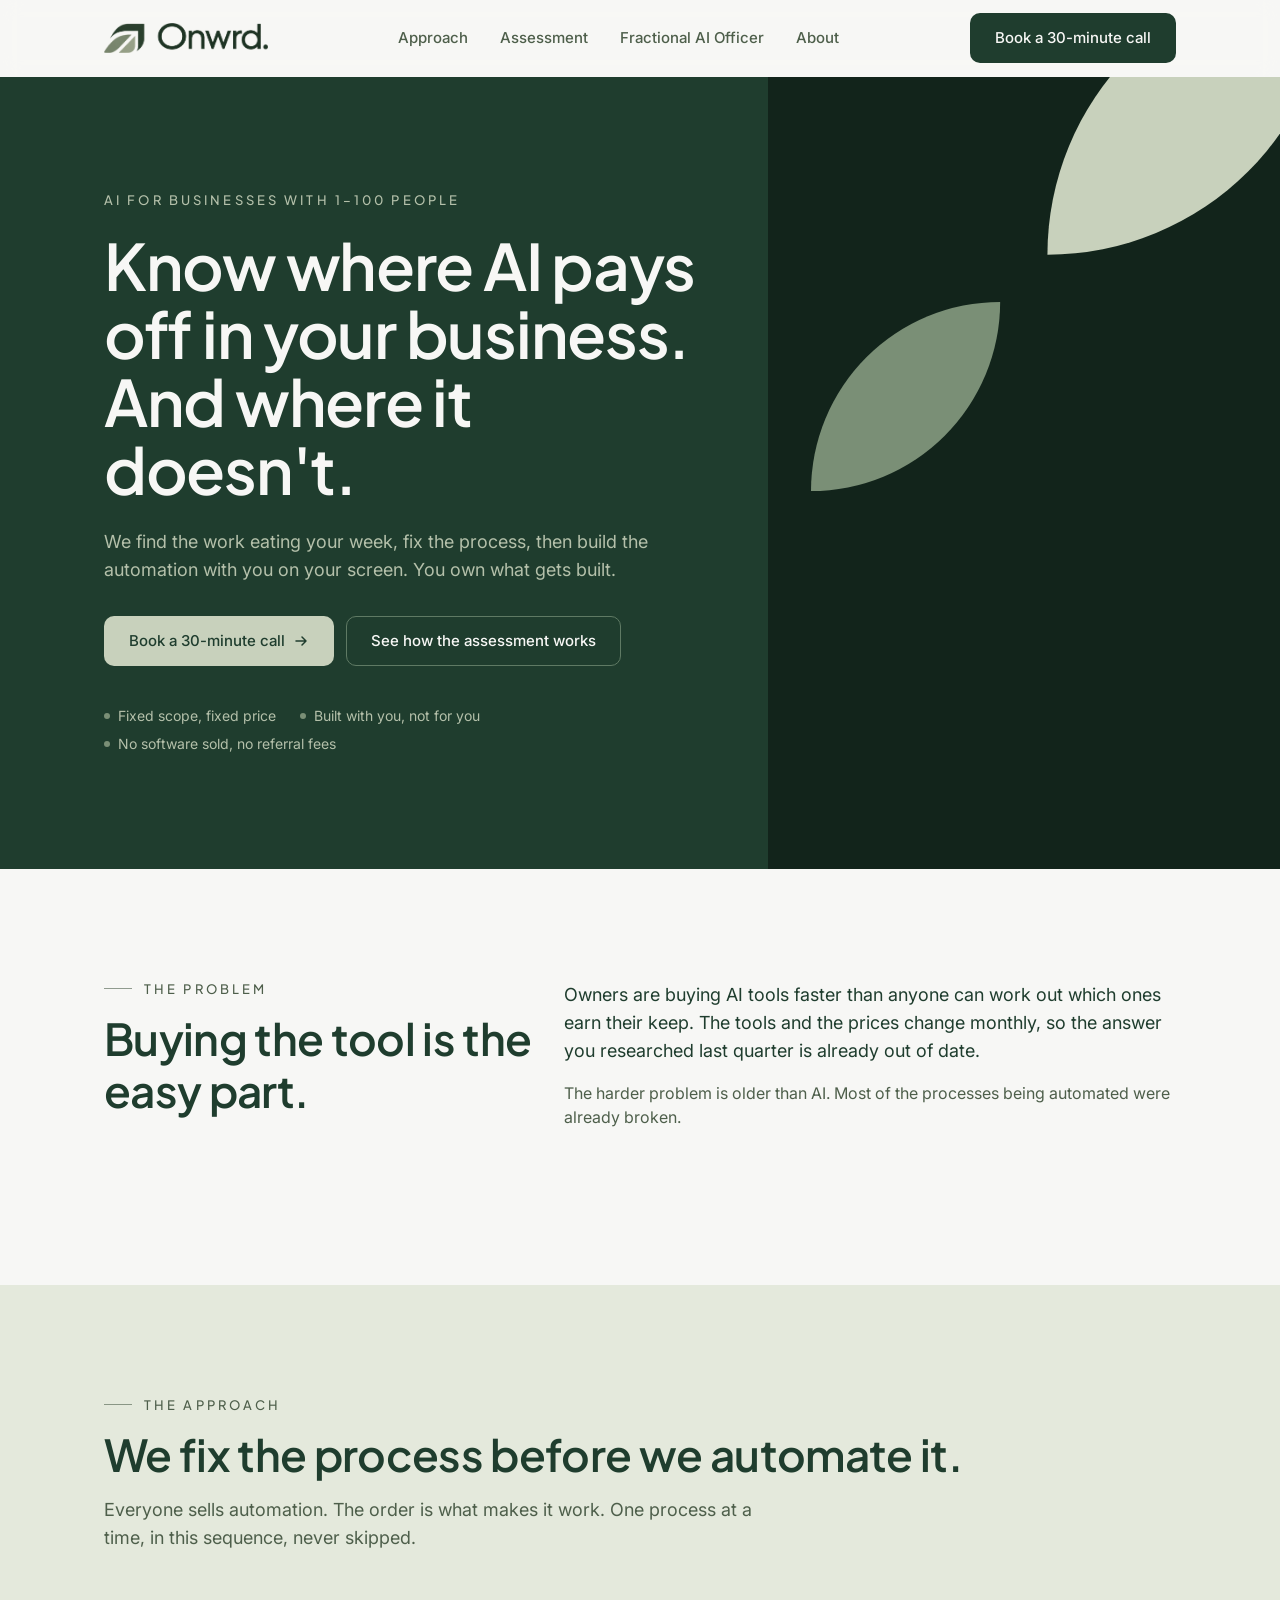
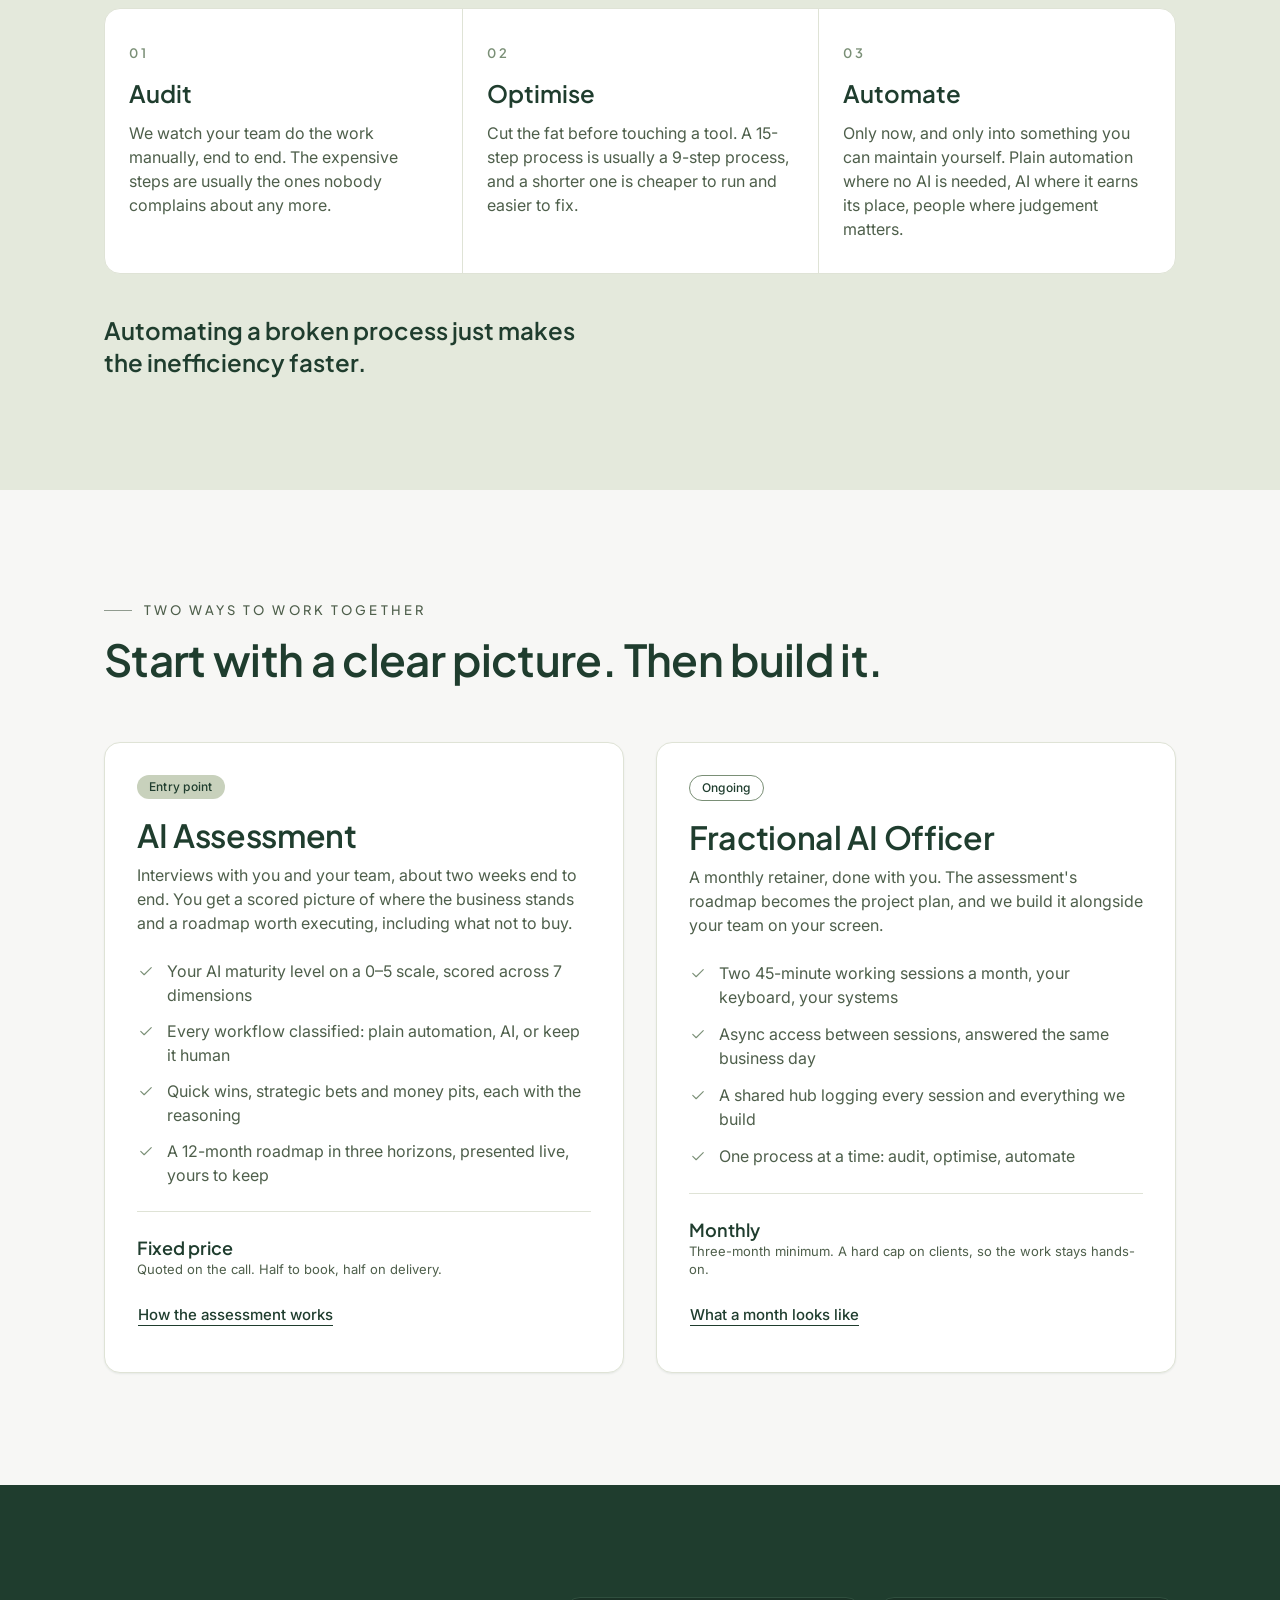
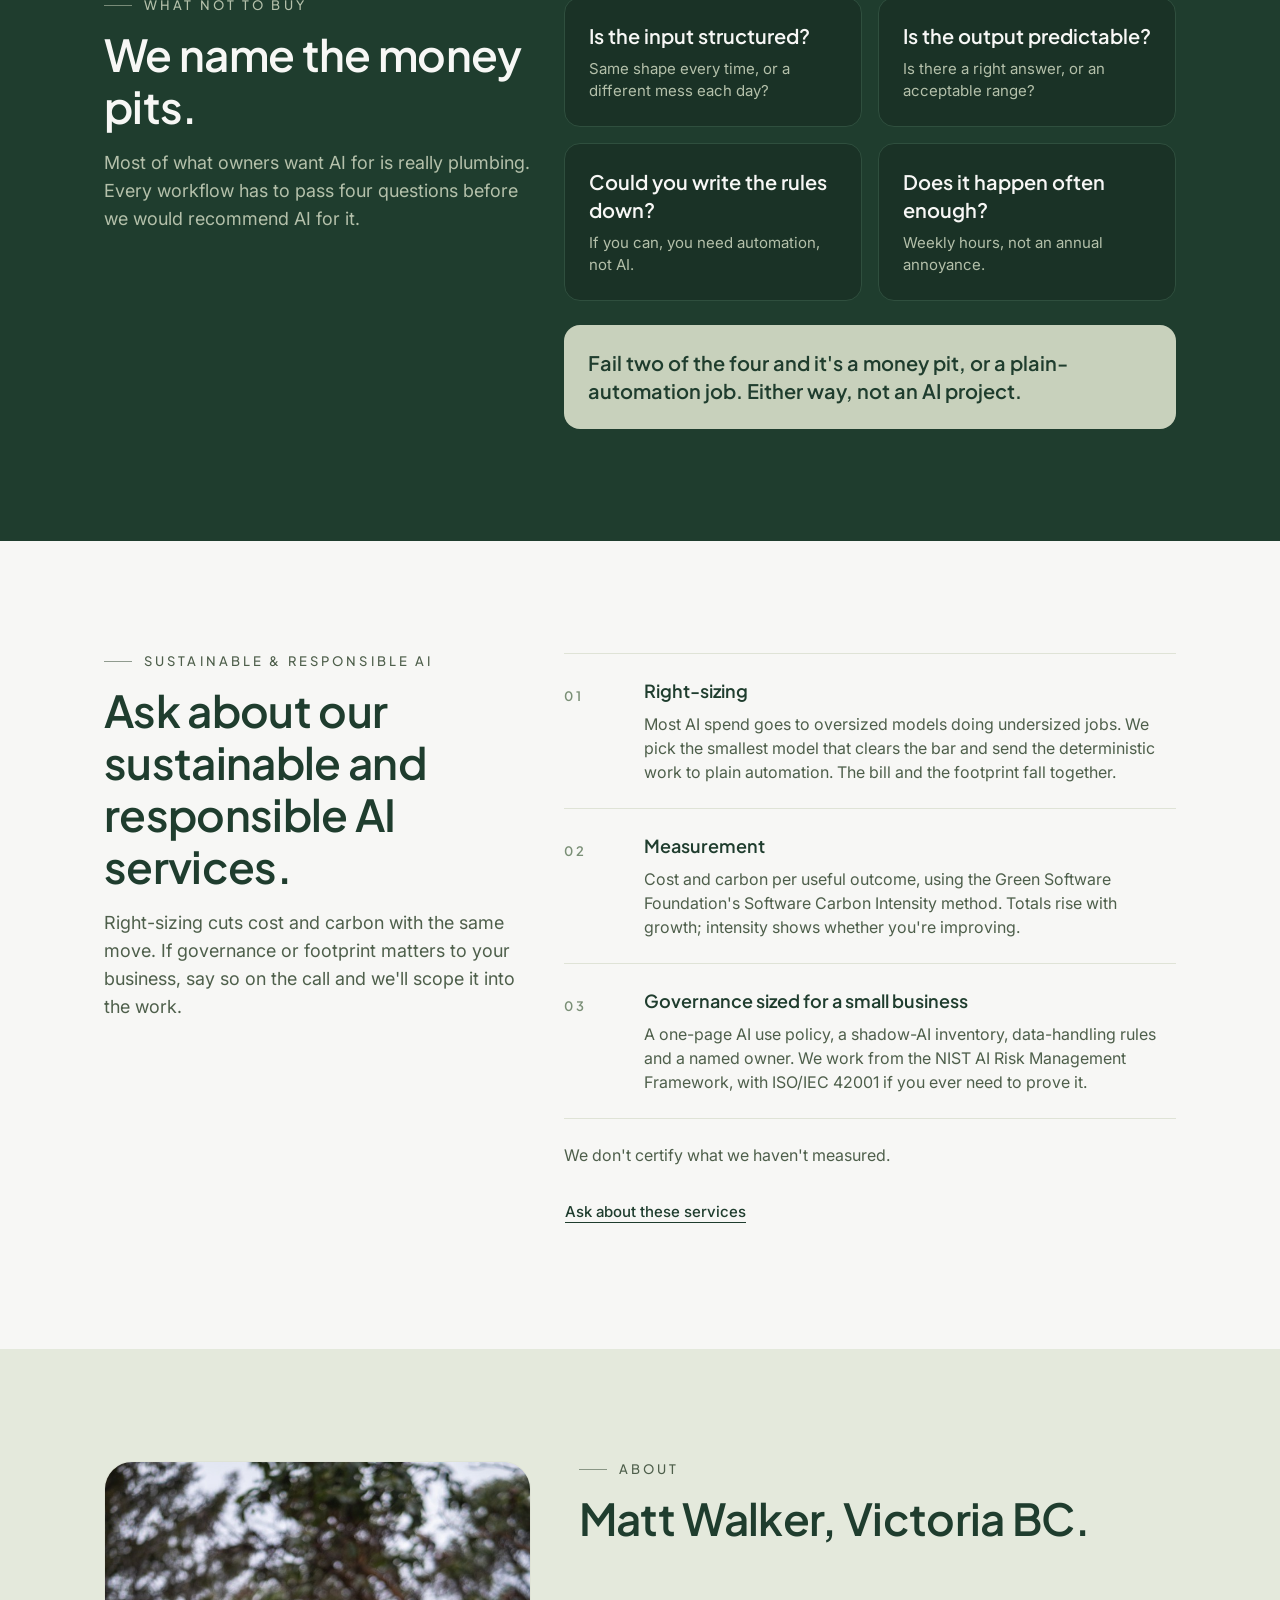
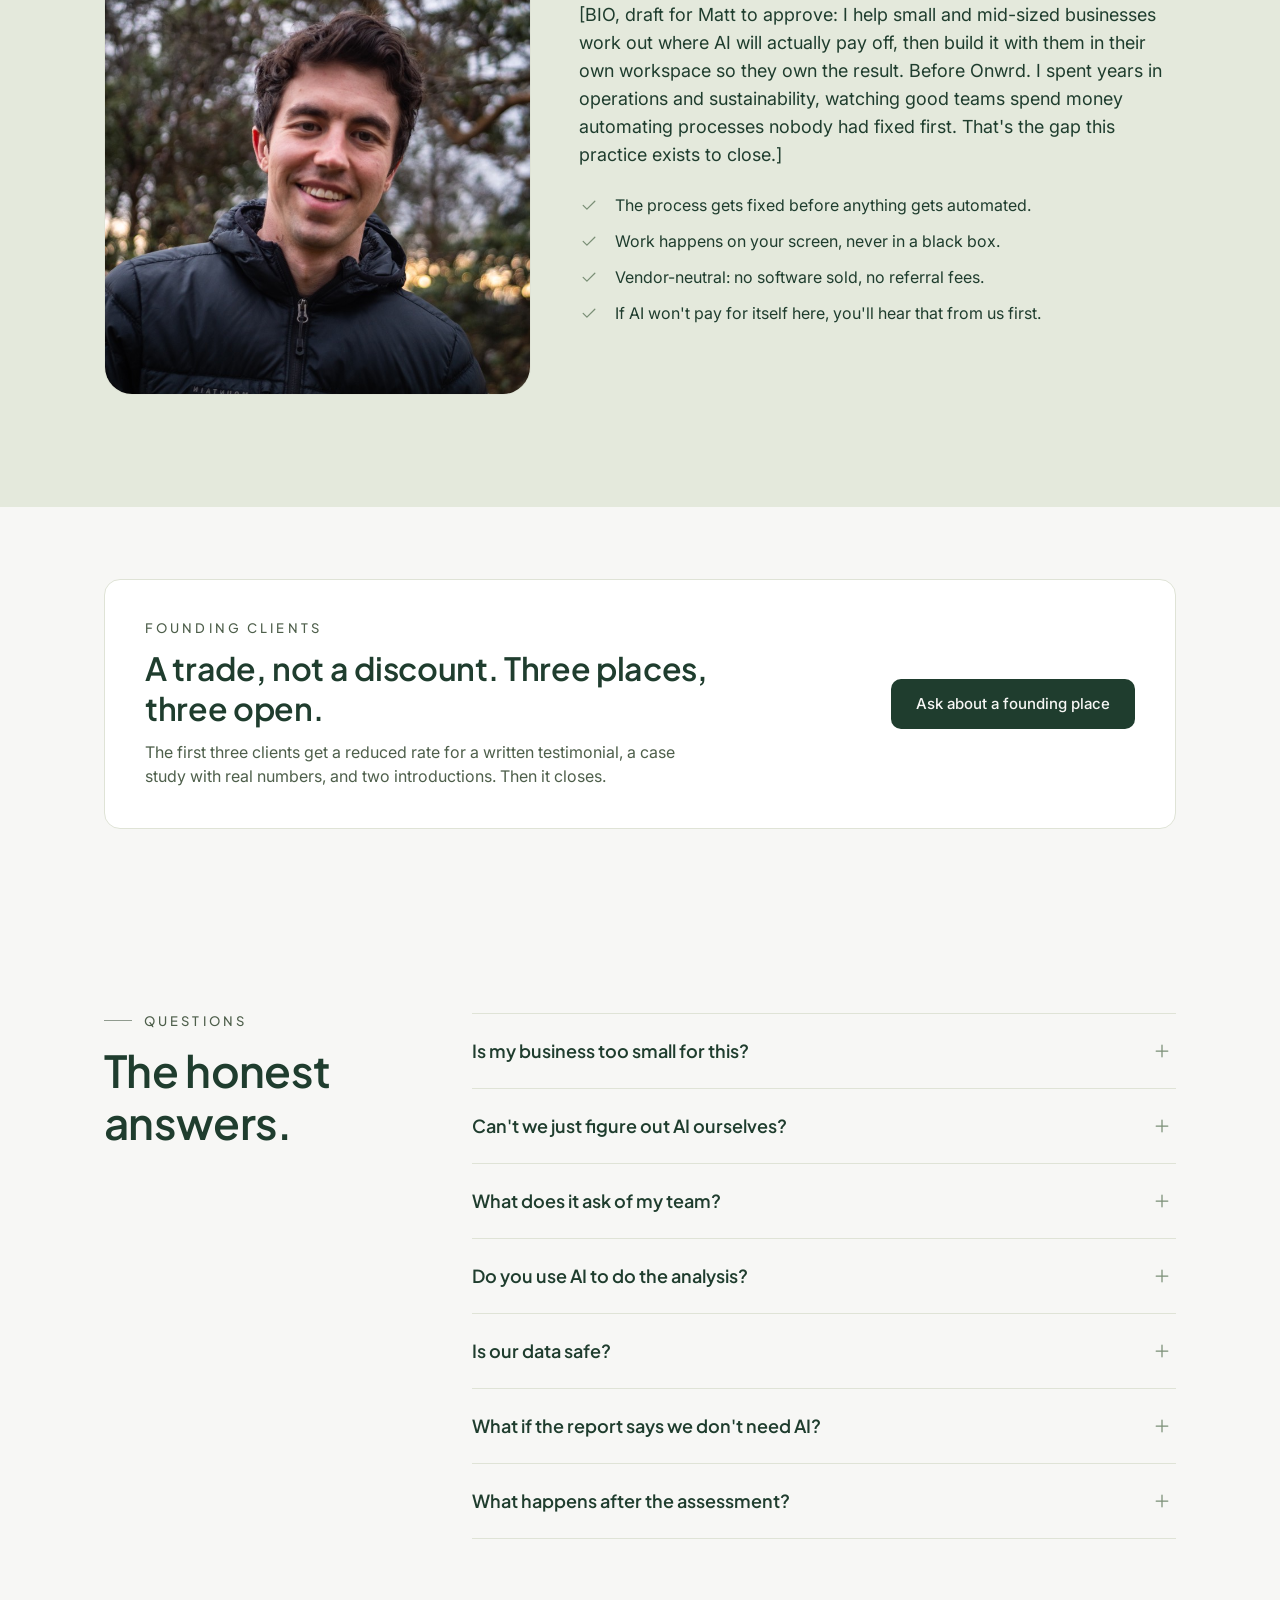
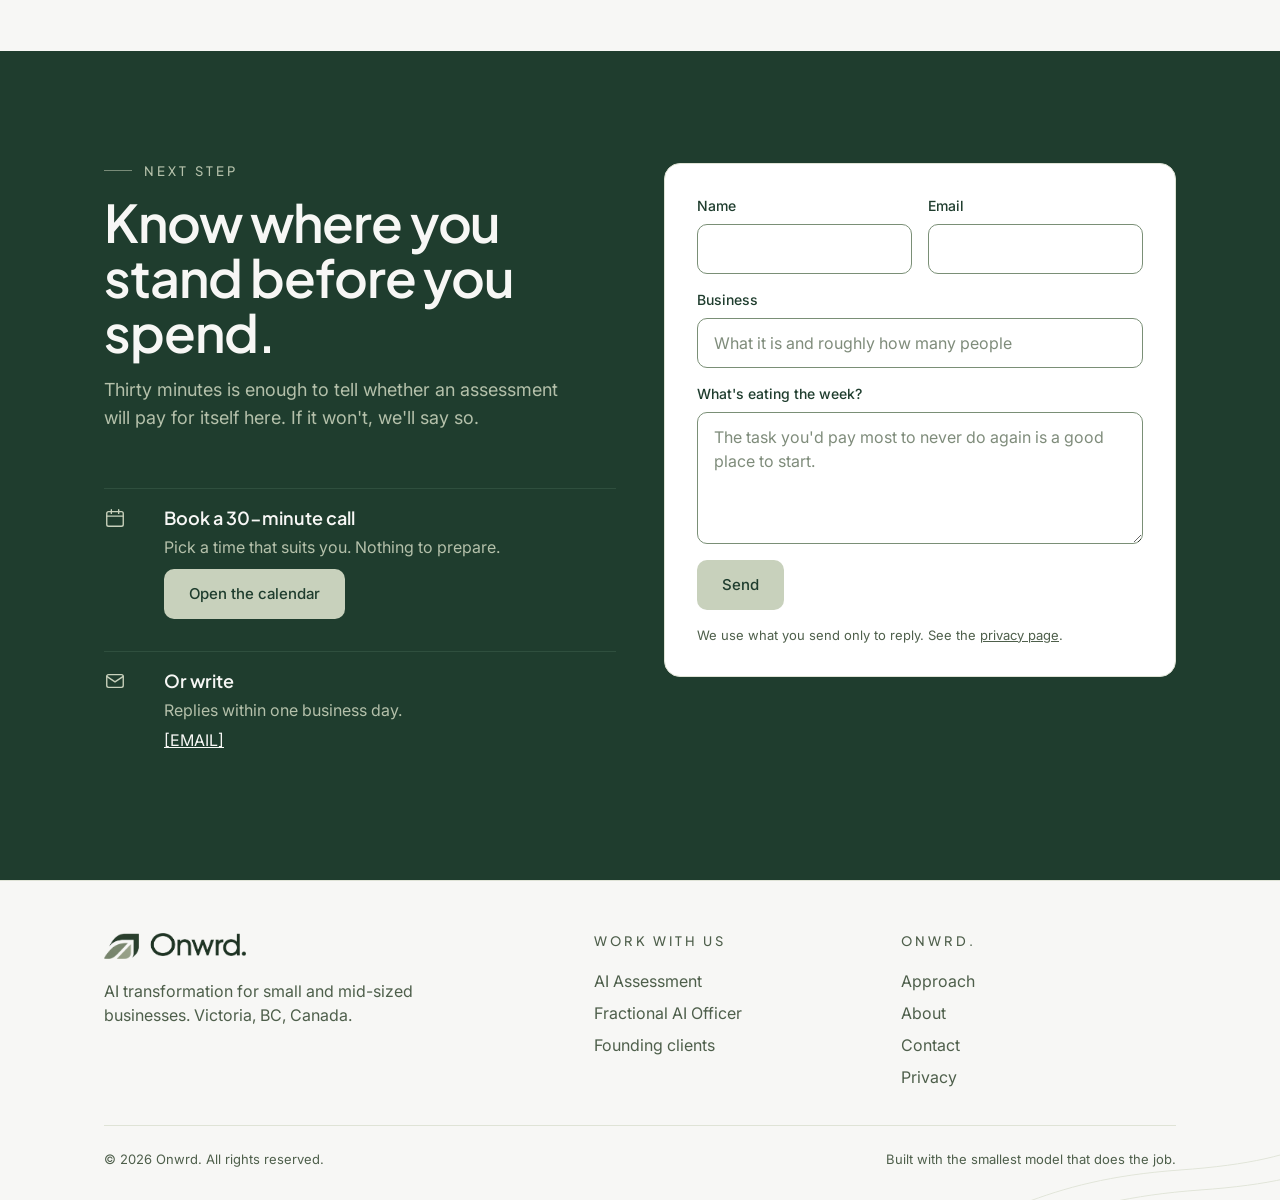
==== commit d203105d: "Tighten site copy; add headshot Full copy pass across index, assessment and fractional-ai-officer: c" ====
--- a/index.html
+++ b/index.html
@@ -4,12 +4,12 @@
   <meta charset="utf-8">
   <meta name="viewport" content="width=device-width, initial-scale=1">
   <title>Onwrd. — AI assessments and a Fractional AI Officer for small business</title>
-  <meta name="description" content="Onwrd. helps businesses with 1–100 people find where AI actually pays off, fix the process first, then build it with you. AI Assessment and Fractional AI Officer, Victoria BC.">
+  <meta name="description" content="Onwrd. finds where AI pays off in your business, fixes the process first, then builds it with you. AI Assessment and Fractional AI Officer. Victoria, BC.">
   <link rel="canonical" href="https://onwrd.ca/">
   <meta property="og:type" content="website">
   <meta property="og:site_name" content="Onwrd.">
   <meta property="og:title" content="Know where AI pays off in your business. And where it doesn't.">
-  <meta property="og:description" content="An interview-driven AI Assessment, then a Fractional AI Officer who builds it with you. For businesses with 1–100 people.">
+  <meta property="og:description" content="An AI Assessment that tells you where to start, then a Fractional AI Officer who builds it with you. For businesses with 1–100 people.">
   <meta property="og:url" content="https://onwrd.ca/">
   <meta property="og:image" content="https://onwrd.ca/assets/img/og-image.png">
   <meta name="twitter:card" content="summary_large_image">
@@ -78,7 +78,7 @@
         <div class="hero-copy">
           <p class="t-eyebrow reveal">AI for businesses with 1–100 people</p>
           <h1 class="t-display reveal" data-delay="1">Know where AI pays off in your business. And where it doesn't.</h1>
-          <p class="t-lg muted measure reveal" data-delay="2">Onwrd. sits beside small business owners and turns the work eating their week into AI systems they actually own. We fix the process first, then build it with you, on your screen.</p>
+          <p class="t-lg muted measure reveal" data-delay="2">We find the work eating your week, fix the process, then build the automation with you on your screen. You own what gets built.</p>
           <div class="hero-actions reveal" data-delay="3">
             <a class="onw-btn onw-btn--primary" href="#contact">Book a 30-minute call <svg class="arrow" viewBox="0 0 16 16" fill="none" stroke="currentColor" stroke-width="1.5" stroke-linecap="round" stroke-linejoin="round" aria-hidden="true"><path d="M3 8h10M9 4l4 4-4 4"/></svg></a>
             <a class="onw-btn onw-btn--secondary" href="assessment.html">See how the assessment works</a>
@@ -100,18 +100,13 @@
         <div class="col-5">
           <div class="section-head">
             <p class="t-eyebrow reveal">The problem</p>
-            <h2 class="t-h1 reveal" data-delay="1">AI adoption went vertical. Capability didn't follow.</h2>
+            <h2 class="t-h1 reveal" data-delay="1">Buying the tool is the easy part.</h2>
           </div>
         </div>
         <div class="col-7">
-          <p class="t-lg measure reveal">Owners bought tools faster than they could build the judgement to use them. The frontier moves monthly now, so every quarter spent deciding is a quarter in which the tools, the prices and the right answer all changed.</p>
-          <p class="measure muted reveal" data-delay="1" style="margin-top:16px">They aren't behind because they're slow. They're behind because the ground keeps moving and nobody is walking alongside them. And underneath it: the process was broken before the AI arrived.</p>
-        </div>
-      </div>
-      <div class="stat-row reveal" style="margin-top:56px">
-        <div class="stat"><div class="stat-num">66%</div><p class="stat-desc">of small businesses now use AI, up from 23% in 2023.</p><p class="stat-src">US Chamber of Commerce, 2026</p></div>
-        <div class="stat"><div class="stat-num">14%</div><p class="stat-desc">have it integrated into core operations.</p><p class="stat-src">Goldman Sachs, 2026</p></div>
-        <div class="stat"><div class="stat-num">73%</div><p class="stat-desc">of the owners using it want more training.</p><p class="stat-src">Goldman Sachs, 2026</p></div>
+          <p class="t-lg measure reveal">Owners are buying AI tools faster than anyone can work out which ones earn their keep. The tools and the prices change monthly, so the answer you researched last quarter is already out of date.</p>
+          <p class="measure muted reveal" data-delay="1" style="margin-top:16px">The harder problem is older than AI. Most of the processes being automated were already broken.</p>
+        </div>
       </div>
     </div>
   </section>
@@ -122,23 +117,23 @@
       <div class="section-head">
         <p class="t-eyebrow reveal">The approach</p>
         <h2 class="t-h1 reveal" data-delay="1">We fix the process before we automate it.</h2>
-        <p class="t-lg muted measure reveal" data-delay="2">Everyone sells automation. We sell the order of operations, and the order is why it works. One process at a time, in this sequence, never skipped.</p>
+        <p class="t-lg muted measure reveal" data-delay="2">Everyone sells automation. The order is what makes it work. One process at a time, in this sequence, never skipped.</p>
       </div>
       <div class="steps reveal">
         <div class="step">
           <span class="step-num">01</span>
           <h3 class="step-title">Audit</h3>
-          <p>We watch your team do the work manually, end to end. The expensive inefficiencies live at 2pm on a Tuesday, in the steps nobody complains about any more.</p>
+          <p>We watch your team do the work manually, end to end. The expensive steps are usually the ones nobody complains about any more.</p>
         </div>
         <div class="step">
           <span class="step-num">02</span>
           <h3 class="step-title">Optimise</h3>
-          <p>Cut the fat before touching a tool. A 15-step process is usually a 9-step process. A stripped-down process is cheaper to run, cheaper to fix, and lighter to operate.</p>
+          <p>Cut the fat before touching a tool. A 15-step process is usually a 9-step process, and a shorter one is cheaper to run and easier to fix.</p>
         </div>
         <div class="step">
           <span class="step-num">03</span>
           <h3 class="step-title">Automate</h3>
-          <p>Only now, and only into something you own and can maintain. Plain automation where no AI is needed, AI where it earns its place, and people where judgement matters.</p>
+          <p>Only now, and only into something you can maintain yourself. Plain automation where no AI is needed, AI where it earns its place, people where judgement matters.</p>
         </div>
       </div>
       <p class="t-h3 reveal" style="margin-top:40px;max-width:30ch">Automating a broken process just makes the inefficiency faster.</p>
@@ -150,19 +145,19 @@
     <div class="container">
       <div class="section-head">
         <p class="t-eyebrow reveal">Two ways to work together</p>
-        <h2 class="t-h1 reveal" data-delay="1">Start with a clear picture. Keep going with a partner.</h2>
+        <h2 class="t-h1 reveal" data-delay="1">Start with a clear picture. Then build it.</h2>
       </div>
       <div class="grid grid-2">
         <article class="onw-card offer reveal">
           <div class="offer-head">
             <span class="onw-tag">Entry point</span>
             <h3 class="t-h2">AI Assessment</h3>
-            <p class="muted">An interview-driven diagnostic. About two weeks. We watch how the business actually runs, score where it stands, classify every workflow, and hand back a roadmap worth executing, including what not to buy.</p>
+            <p class="muted">Interviews with you and your team, about two weeks end to end. You get a scored picture of where the business stands and a roadmap worth executing, including what not to buy.</p>
           </div>
           <ul class="offer-list">
-            <li><svg viewBox="0 0 24 24" fill="none" stroke="currentColor" stroke-width="1.5" stroke-linecap="round" stroke-linejoin="round" aria-hidden="true"><path d="M5 12.5l4.5 4.5L19 7.5"/></svg><span>Your AI maturity level on a 0–5 scale, scored across 7 dimensions, with the evidence</span></li>
+            <li><svg viewBox="0 0 24 24" fill="none" stroke="currentColor" stroke-width="1.5" stroke-linecap="round" stroke-linejoin="round" aria-hidden="true"><path d="M5 12.5l4.5 4.5L19 7.5"/></svg><span>Your AI maturity level on a 0–5 scale, scored across 7 dimensions</span></li>
             <li><svg viewBox="0 0 24 24" fill="none" stroke="currentColor" stroke-width="1.5" stroke-linecap="round" stroke-linejoin="round" aria-hidden="true"><path d="M5 12.5l4.5 4.5L19 7.5"/></svg><span>Every workflow classified: plain automation, AI, or keep it human</span></li>
-            <li><svg viewBox="0 0 24 24" fill="none" stroke="currentColor" stroke-width="1.5" stroke-linecap="round" stroke-linejoin="round" aria-hidden="true"><path d="M5 12.5l4.5 4.5L19 7.5"/></svg><span>The quick wins, the strategic bets, and the money pits named with the reasoning</span></li>
+            <li><svg viewBox="0 0 24 24" fill="none" stroke="currentColor" stroke-width="1.5" stroke-linecap="round" stroke-linejoin="round" aria-hidden="true"><path d="M5 12.5l4.5 4.5L19 7.5"/></svg><span>Quick wins, strategic bets and money pits, each with the reasoning</span></li>
             <li><svg viewBox="0 0 24 24" fill="none" stroke="currentColor" stroke-width="1.5" stroke-linecap="round" stroke-linejoin="round" aria-hidden="true"><path d="M5 12.5l4.5 4.5L19 7.5"/></svg><span>A 12-month roadmap in three horizons, presented live, yours to keep</span></li>
           </ul>
           <div class="offer-foot">
@@ -174,12 +169,12 @@
           <div class="offer-head">
             <span class="onw-tag onw-tag--outline">Ongoing</span>
             <h3 class="t-h2">Fractional AI Officer</h3>
-            <p class="muted">Done with you, on a monthly retainer. The assessment's roadmap is the project plan. We build alongside your team, on your screen, so what gets built is something you own.</p>
+            <p class="muted">A monthly retainer, done with you. The assessment's roadmap becomes the project plan, and we build it alongside your team on your screen.</p>
           </div>
           <ul class="offer-list">
             <li><svg viewBox="0 0 24 24" fill="none" stroke="currentColor" stroke-width="1.5" stroke-linecap="round" stroke-linejoin="round" aria-hidden="true"><path d="M5 12.5l4.5 4.5L19 7.5"/></svg><span>Two 45-minute working sessions a month, your keyboard, your systems</span></li>
             <li><svg viewBox="0 0 24 24" fill="none" stroke="currentColor" stroke-width="1.5" stroke-linecap="round" stroke-linejoin="round" aria-hidden="true"><path d="M5 12.5l4.5 4.5L19 7.5"/></svg><span>Async access between sessions, answered the same business day</span></li>
-            <li><svg viewBox="0 0 24 24" fill="none" stroke="currentColor" stroke-width="1.5" stroke-linecap="round" stroke-linejoin="round" aria-hidden="true"><path d="M5 12.5l4.5 4.5L19 7.5"/></svg><span>A shared hub logging every session and everything built</span></li>
+            <li><svg viewBox="0 0 24 24" fill="none" stroke="currentColor" stroke-width="1.5" stroke-linecap="round" stroke-linejoin="round" aria-hidden="true"><path d="M5 12.5l4.5 4.5L19 7.5"/></svg><span>A shared hub logging every session and everything we build</span></li>
             <li><svg viewBox="0 0 24 24" fill="none" stroke="currentColor" stroke-width="1.5" stroke-linecap="round" stroke-linejoin="round" aria-hidden="true"><path d="M5 12.5l4.5 4.5L19 7.5"/></svg><span>One process at a time: audit, optimise, automate</span></li>
           </ul>
           <div class="offer-foot">
@@ -199,14 +194,14 @@
           <div class="section-head">
             <p class="t-eyebrow reveal">What not to buy</p>
             <h2 class="t-h1 reveal" data-delay="1">We name the money pits.</h2>
-            <p class="t-lg muted measure-narrow reveal" data-delay="2">Most of what owners want "AI" for is really plumbing. Before any workflow gets an AI recommendation, it has to pass four questions. Routinely saying "that doesn't need AI at all" is why the rest gets trusted.</p>
+            <p class="t-lg muted measure-narrow reveal" data-delay="2">Most of what owners want AI for is really plumbing. Every workflow has to pass four questions before we would recommend AI for it.</p>
           </div>
         </div>
         <div class="col-7">
           <div class="filter-grid reveal">
             <div class="filter"><div class="q">Is the input structured?</div><p>Same shape every time, or a different mess each day?</p></div>
             <div class="filter"><div class="q">Is the output predictable?</div><p>Is there a right answer, or an acceptable range?</p></div>
-            <div class="filter"><div class="q">Could you write the rules down?</div><p>If you can, you probably don't need AI. You need automation.</p></div>
+            <div class="filter"><div class="q">Could you write the rules down?</div><p>If you can, you need automation, not AI.</p></div>
             <div class="filter"><div class="q">Does it happen often enough?</div><p>Weekly hours, not an annual annoyance.</p></div>
           </div>
           <div class="filter-rule reveal" data-delay="1">Fail two of the four and it's a money pit, or a plain-automation job. Either way, not an AI project.</div>
@@ -221,18 +216,19 @@
       <div class="grid grid-12">
         <div class="col-5">
           <div class="section-head">
-            <p class="t-eyebrow reveal">Responsible by default</p>
-            <h2 class="t-h1 reveal" data-delay="1">Right-sizing cuts cost and carbon with the same move.</h2>
-            <p class="t-lg muted measure-narrow reveal" data-delay="2">Most small-business AI spend goes to oversized models doing undersized jobs. Choosing the smallest model that clears the bar lowers the bill and the footprint at once. It isn't a tax; it's the same discipline as good engineering.</p>
+            <p class="t-eyebrow reveal">Sustainable &amp; responsible AI</p>
+            <h2 class="t-h1 reveal" data-delay="1">Ask about our sustainable and responsible AI services.</h2>
+            <p class="t-lg muted measure-narrow reveal" data-delay="2">Right-sizing cuts cost and carbon with the same move. If governance or footprint matters to your business, say so on the call and we'll scope it into the work.</p>
           </div>
         </div>
         <div class="col-7">
           <ul class="feature-list reveal">
-            <li><span class="n">01</span><div><h4 class="t-h4">Measure per useful outcome</h4><p>We use the Green Software Foundation's Software Carbon Intensity method: cost and carbon per outcome, not in total. Totals rise with growth; intensity shows improvement.</p></div></li>
-            <li><span class="n">02</span><div><h4 class="t-h4">Route the plumbing to plumbing</h4><p>Roughly 60% of the workflows we find are deterministic. Sending those to ordinary automation instead of model calls is the biggest cost and footprint reduction available, and it's better engineering anyway.</p></div></li>
-            <li><span class="n">03</span><div><h4 class="t-h4">Governance that fits a small business</h4><p>A one-page AI use policy, a shadow-AI inventory, data-handling rules for every connected tool, and a named owner. We work from the NIST AI Risk Management Framework, with ISO/IEC 42001 as the proof if a client ever needs to show it.</p></div></li>
-            <li><span class="n">04</span><div><h4 class="t-h4">Numbers, never claims</h4><p>We don't certify what we haven't measured. The efficiency story and the sustainability story are the same number, tracked beside time saved.</p></div></li>
+            <li><span class="n">01</span><div><h4 class="t-h4">Right-sizing</h4><p>Most AI spend goes to oversized models doing undersized jobs. We pick the smallest model that clears the bar and send the deterministic work to plain automation. The bill and the footprint fall together.</p></div></li>
+            <li><span class="n">02</span><div><h4 class="t-h4">Measurement</h4><p>Cost and carbon per useful outcome, using the Green Software Foundation's Software Carbon Intensity method. Totals rise with growth; intensity shows whether you're improving.</p></div></li>
+            <li><span class="n">03</span><div><h4 class="t-h4">Governance sized for a small business</h4><p>A one-page AI use policy, a shadow-AI inventory, data-handling rules and a named owner. We work from the NIST AI Risk Management Framework, with ISO/IEC 42001 if you ever need to prove it.</p></div></li>
           </ul>
+          <p class="muted reveal" data-delay="1" style="margin-top:24px">We don't certify what we haven't measured.</p>
+          <div class="reveal" data-delay="1" style="margin-top:20px"><a class="onw-btn onw-btn--ghost" href="#contact">Ask about these services</a></div>
         </div>
       </div>
     </div>
@@ -243,20 +239,19 @@
     <div class="container">
       <div class="about-grid">
         <div class="portrait reveal">
-          <!-- Replace this placeholder with <img src="assets/img/matt-walker.jpg" alt="Matt Walker"> -->
-          <span class="ph">[Headshot]</span>
+          <img src="assets/img/matt-walker.jpg" alt="Matt Walker">
         </div>
         <div>
           <div class="section-head">
             <p class="t-eyebrow reveal">About</p>
             <h2 class="t-h1 reveal" data-delay="1">Matt Walker, Victoria BC.</h2>
           </div>
-          <p class="t-lg measure reveal" data-delay="1">[BIO, draft for Matt to approve: I help small and mid-sized businesses work out exactly where AI will move the needle, and I build it with them, in their own workspace, so they own the result. Before Onwrd. I spent years in operations and sustainability work, watching good teams waste money automating processes nobody had fixed first. That gap is what this practice exists to close.]</p>
+          <p class="t-lg measure reveal" data-delay="1">[BIO, draft for Matt to approve: I help small and mid-sized businesses work out where AI will actually pay off, then build it with them in their own workspace so they own the result. Before Onwrd. I spent years in operations and sustainability, watching good teams spend money automating processes nobody had fixed first. That's the gap this practice exists to close.]</p>
           <ul class="principles reveal" data-delay="2">
             <li><svg viewBox="0 0 24 24" fill="none" stroke="currentColor" stroke-width="1.5" stroke-linecap="round" stroke-linejoin="round" aria-hidden="true"><path d="M5 12.5l4.5 4.5L19 7.5"/></svg><span>The process gets fixed before anything gets automated.</span></li>
             <li><svg viewBox="0 0 24 24" fill="none" stroke="currentColor" stroke-width="1.5" stroke-linecap="round" stroke-linejoin="round" aria-hidden="true"><path d="M5 12.5l4.5 4.5L19 7.5"/></svg><span>Work happens on your screen, never in a black box.</span></li>
-            <li><svg viewBox="0 0 24 24" fill="none" stroke="currentColor" stroke-width="1.5" stroke-linecap="round" stroke-linejoin="round" aria-hidden="true"><path d="M5 12.5l4.5 4.5L19 7.5"/></svg><span>Vendor-neutral: no software sold, no referral fees, no thumb on the scale.</span></li>
-            <li><svg viewBox="0 0 24 24" fill="none" stroke="currentColor" stroke-width="1.5" stroke-linecap="round" stroke-linejoin="round" aria-hidden="true"><path d="M5 12.5l4.5 4.5L19 7.5"/></svg><span>If AI won't pay for itself in your business, you'll hear it from us first.</span></li>
+            <li><svg viewBox="0 0 24 24" fill="none" stroke="currentColor" stroke-width="1.5" stroke-linecap="round" stroke-linejoin="round" aria-hidden="true"><path d="M5 12.5l4.5 4.5L19 7.5"/></svg><span>Vendor-neutral: no software sold, no referral fees.</span></li>
+            <li><svg viewBox="0 0 24 24" fill="none" stroke="currentColor" stroke-width="1.5" stroke-linecap="round" stroke-linejoin="round" aria-hidden="true"><path d="M5 12.5l4.5 4.5L19 7.5"/></svg><span>If AI won't pay for itself here, you'll hear that from us first.</span></li>
           </ul>
         </div>
       </div>
@@ -271,7 +266,7 @@
           <div class="col-7">
             <p class="t-eyebrow">Founding clients</p>
             <h2 class="t-h2" style="margin-top:12px">A trade, not a discount. Three places, three open.</h2>
-            <p class="muted measure" style="margin-top:12px">The first three clients get a reduced rate in exchange for all three of: a written testimonial, a case study with real numbers, and two warm introductions. Then it closes.</p>
+            <p class="muted measure" style="margin-top:12px">The first three clients get a reduced rate for a written testimonial, a case study with real numbers, and two introductions. Then it closes.</p>
           </div>
           <div class="col-5" style="display:flex;justify-content:flex-end;flex-wrap:wrap;gap:12px">
             <a class="onw-btn onw-btn--primary" href="#contact">Ask about a founding place</a>
@@ -295,31 +290,31 @@
           <div class="faq reveal">
             <details>
               <summary>Is my business too small for this?<svg viewBox="0 0 24 24" fill="none" stroke="currentColor" stroke-width="1.5" stroke-linecap="round" aria-hidden="true"><path d="M12 5v14M5 12h14"/></svg></summary>
-              <p class="a">We work with businesses from one person to a hundred. Smaller businesses often have the clearest wins, because one or two manual tasks make up most of the week. If there's nothing there, the call will tell you that for free.</p>
+              <p class="a">We work with businesses from one person to a hundred. The smallest ones often have the clearest wins, because one or two manual tasks make up most of the week. If there's nothing there, the call will tell you that for free.</p>
             </details>
             <details>
               <summary>Can't we just figure out AI ourselves?<svg viewBox="0 0 24 24" fill="none" stroke="currentColor" stroke-width="1.5" stroke-linecap="round" aria-hidden="true"><path d="M12 5v14M5 12h14"/></svg></summary>
-              <p class="a">Yes, and many owners have tried. Most stall because nobody fixed the workflow first, or because the tool came before the problem. The assessment isn't about knowing AI exists. It's about knowing which of your workflows it actually pays off in, and which it doesn't.</p>
+              <p class="a">Plenty of owners have tried. Most stall because the tool came before the problem, or because nobody fixed the workflow first. The assessment isn't about knowing AI exists. It's about knowing which of your workflows it pays off in.</p>
             </details>
             <details>
               <summary>What does it ask of my team?<svg viewBox="0 0 24 24" fill="none" stroke="currentColor" stroke-width="1.5" stroke-linecap="round" aria-hidden="true"><path d="M12 5v14M5 12h14"/></svg></summary>
-              <p class="a">A 20-minute survey, one or two conversations with you, and 30–45 minutes each with a few of the people closest to the repetitive work. Nothing to install. We do the rest.</p>
+              <p class="a">A 20-minute survey, one or two conversations with you, and 30–45 minutes each with a few of the people closest to the repetitive work. Nothing to install.</p>
             </details>
             <details>
               <summary>Do you use AI to do the analysis?<svg viewBox="0 0 24 24" fill="none" stroke="currentColor" stroke-width="1.5" stroke-linecap="round" aria-hidden="true"><path d="M12 5v14M5 12h14"/></svg></summary>
-              <p class="a">Yes, deliberately. AI helps us analyse interview transcripts and draft the report; a person interviews your team, checks every finding against the evidence, and decides what goes in. What AI can't do is notice what your staff have stopped complaining about.</p>
+              <p class="a">Yes, deliberately. AI helps us analyse the interview transcripts and draft the report. A person runs the interviews, checks every finding against the evidence, and decides what goes in.</p>
             </details>
             <details>
               <summary>Is our data safe?<svg viewBox="0 0 24 24" fill="none" stroke="currentColor" stroke-width="1.5" stroke-linecap="round" aria-hidden="true"><path d="M12 5v14M5 12h14"/></svg></summary>
-              <p class="a">Interviews are recorded for note-taking only, nothing is attributed to a team member by name, and the tools we use are business tiers that don't train on your data. We handle personal information under PIPEDA and BC's PIPA. Rule one we'll also leave with you: no client data in personal free accounts.</p>
+              <p class="a">Interviews are recorded for note-taking only, nothing is attributed to a team member by name, and we use business-tier tools that don't train on your data. We handle personal information under PIPEDA and BC's PIPA.</p>
             </details>
             <details>
               <summary>What if the report says we don't need AI?<svg viewBox="0 0 24 24" fill="none" stroke="currentColor" stroke-width="1.5" stroke-linecap="round" aria-hidden="true"><path d="M12 5v14M5 12h14"/></svg></summary>
-              <p class="a">Then it says so, and it tells you what you do need, which is usually a simpler process and some plain automation. Some of the best money we save clients is on the projects we tell them to skip.</p>
+              <p class="a">Then it says so, and it tells you what you do need instead, which is usually a simpler process and some plain automation. Most of the money we save clients is on the projects we tell them to skip.</p>
             </details>
             <details>
               <summary>What happens after the assessment?<svg viewBox="0 0 24 24" fill="none" stroke="currentColor" stroke-width="1.5" stroke-linecap="round" aria-hidden="true"><path d="M12 5v14M5 12h14"/></svg></summary>
-              <p class="a">The roadmap is yours either way. Many businesses run the first horizon themselves. If you'd rather have a partner, the Fractional AI Officer retainer picks the roadmap up one process at a time. No lock-in by design: the assessment stands alone.</p>
+              <p class="a">The roadmap is yours either way, and plenty of businesses run the first horizon themselves. If you'd rather have a partner, the Fractional AI Officer retainer picks it up one process at a time. The assessment stands alone by design.</p>
             </details>
           </div>
         </div>
@@ -335,12 +330,12 @@
           <div class="section-head">
             <p class="t-eyebrow reveal">Next step</p>
             <h2 class="t-display reveal" data-delay="1" style="font-size:clamp(34px,4.6vw,52px)">Know where you stand before you spend.</h2>
-            <p class="t-lg muted measure-narrow reveal" data-delay="2">A 30-minute conversation is enough to tell whether an assessment will pay for itself in your business. If it won't, we'll say so.</p>
+            <p class="t-lg muted measure-narrow reveal" data-delay="2">Thirty minutes is enough to tell whether an assessment will pay for itself here. If it won't, we'll say so.</p>
           </div>
           <div class="contact-ways reveal" data-delay="2">
             <div class="contact-way">
               <svg viewBox="0 0 24 24" fill="none" stroke="currentColor" stroke-width="1.5" stroke-linecap="round" stroke-linejoin="round" aria-hidden="true"><rect x="3" y="5" width="18" height="16" rx="2"/><path d="M3 10h18M8 3v4M16 3v4"/></svg>
-              <div><p class="t-h4">Book a 30-minute call</p><p class="muted" style="margin:4px 0 10px">Pick a time that suits you. No preparation needed.</p><a class="onw-btn onw-btn--primary" href="[CALENDLY]">Open the calendar</a></div>
+              <div><p class="t-h4">Book a 30-minute call</p><p class="muted" style="margin:4px 0 10px">Pick a time that suits you. Nothing to prepare.</p><a class="onw-btn onw-btn--primary" href="[CALENDLY]">Open the calendar</a></div>
             </div>
             <div class="contact-way">
               <svg viewBox="0 0 24 24" fill="none" stroke="currentColor" stroke-width="1.5" stroke-linecap="round" stroke-linejoin="round" aria-hidden="true"><rect x="3" y="5" width="18" height="14" rx="2"/><path d="M3 7l9 6 9-6"/></svg>
